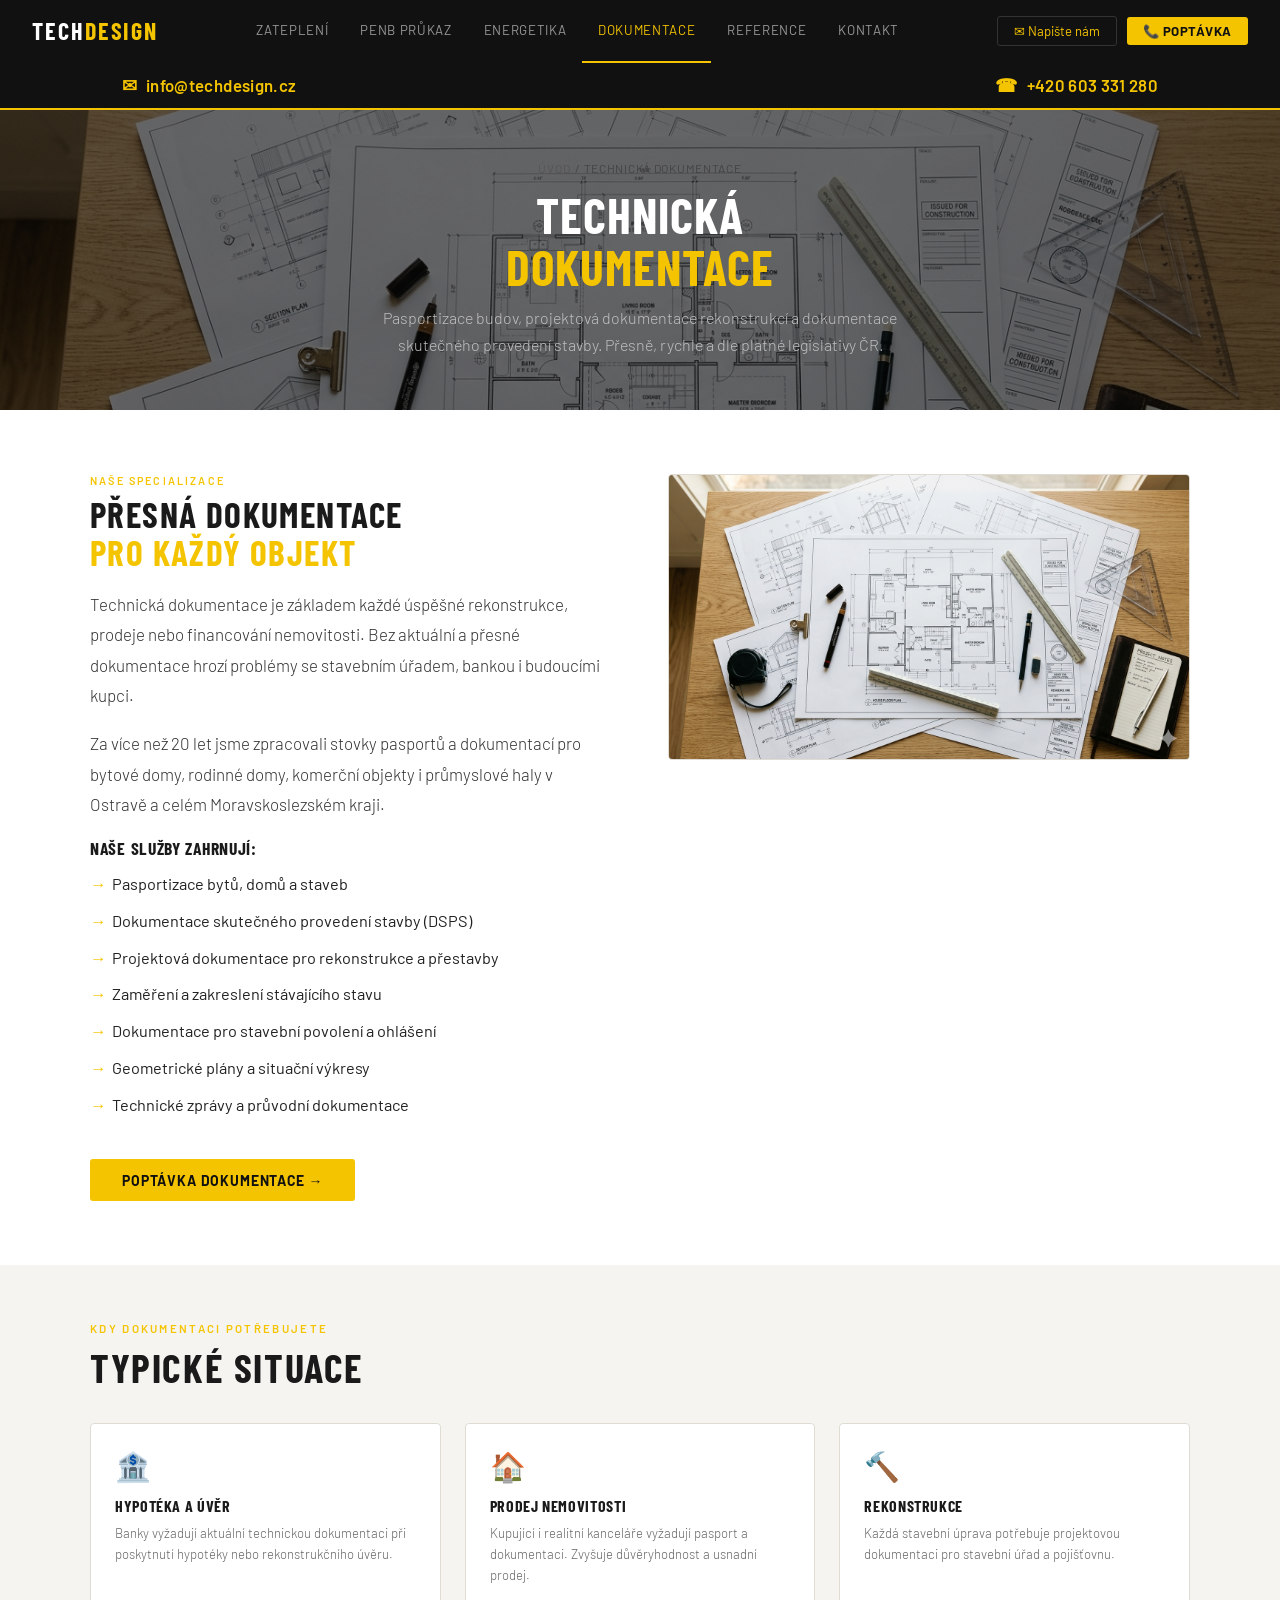
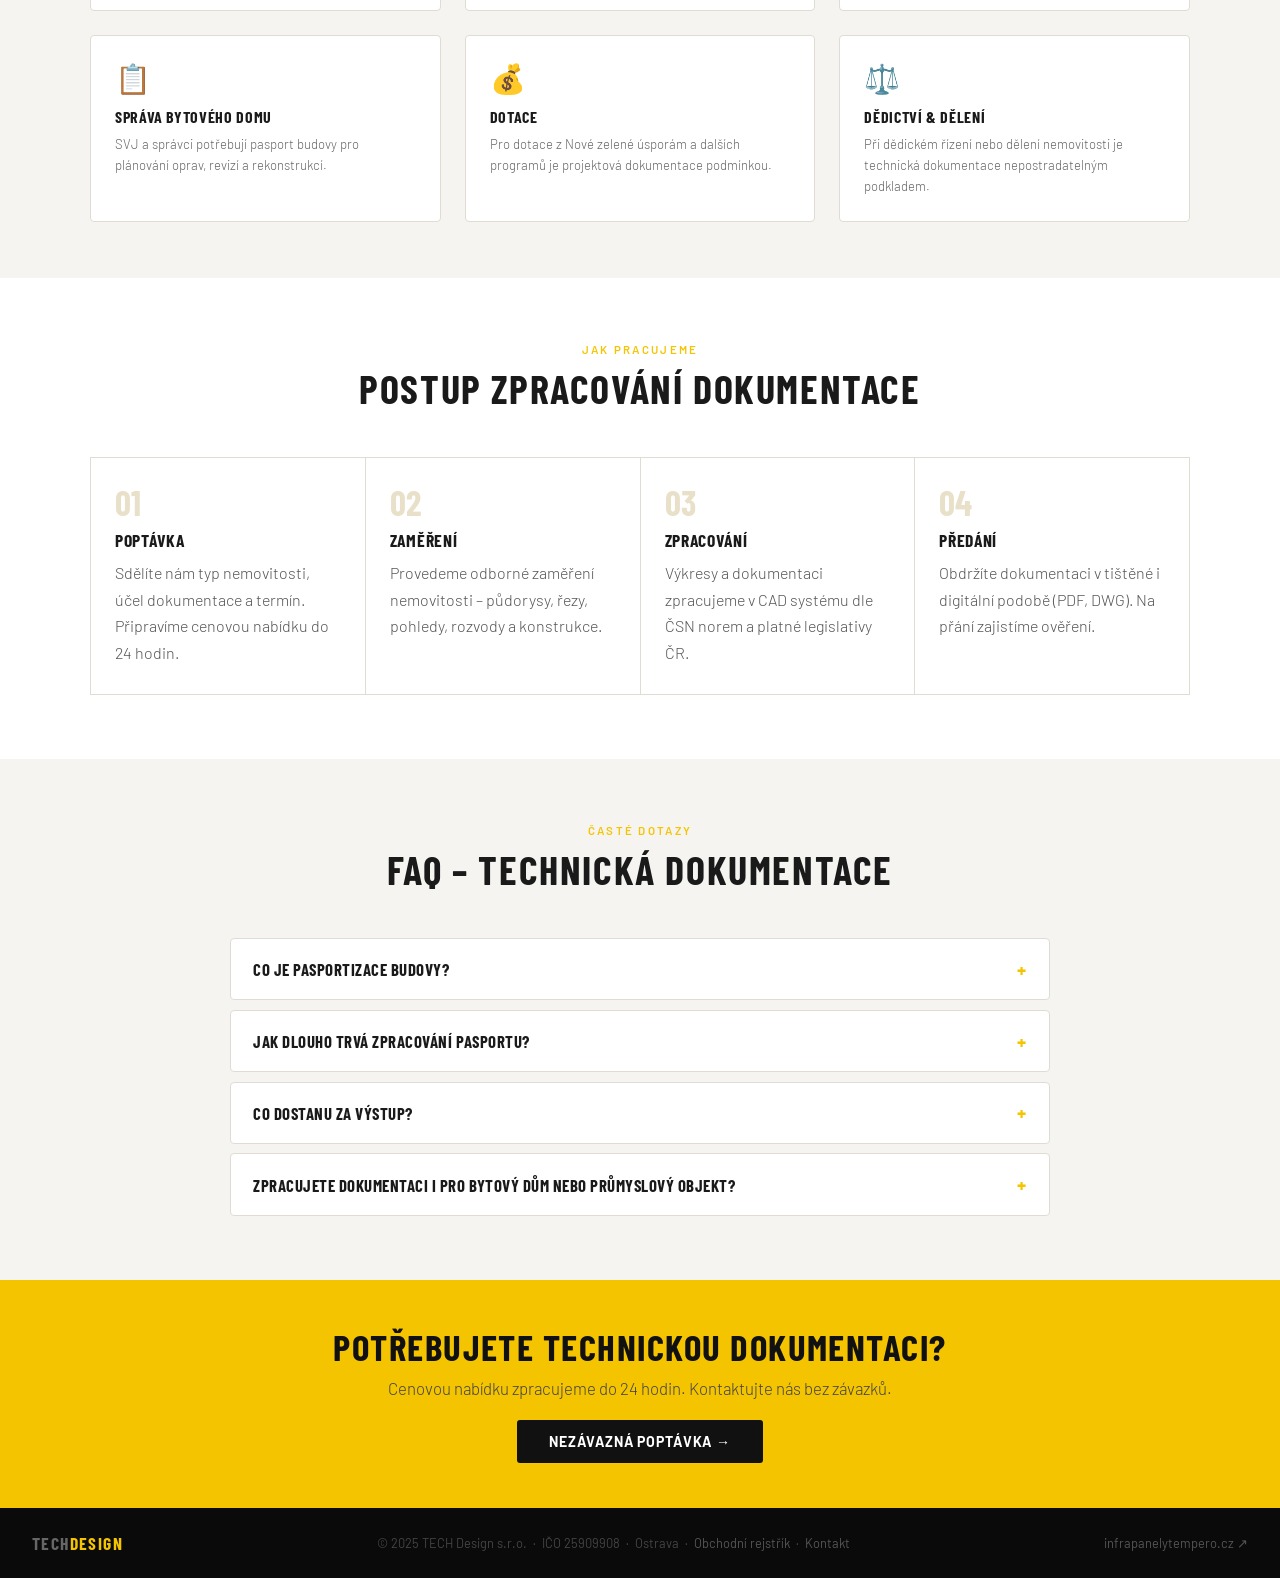
==== dokumentace/index.html @ 48940882 "Kontaktni lista pod menu - email vlevo, telefon vpravo, zluta, sticky" ====
<!DOCTYPE html>
<html lang="cs">
<head>
<meta charset="UTF-8">
<meta name="viewport" content="width=device-width, initial-scale=1.0">
<title>Technická dokumentace & pasportizace budov Ostrava | TECH Design s.r.o.</title>
<meta name="description" content="Technická dokumentace staveb, pasportizace budov a projektová dokumentace rekonstrukcí v Ostravě. Dokumentace skutečného provedení stavby, zakreslení příček a rozvodů. Rychlé vyhotovení.">
<meta name="keywords" content="pasportizace budov Ostrava, technická dokumentace stavby, projektová dokumentace rekonstrukce, dokumentace skutečného provedení stavby, zakreslení stavby, bytový pasport Ostrava, stavební dokumentace">
<meta name="robots" content="index, follow">
<meta property="og:title" content="Technická dokumentace & pasportizace budov – TECH Design Ostrava">
<meta property="og:description" content="Pasportizace budov, projektová dokumentace a technická dokumentace staveb v Ostravě. Rychle a spolehlivě.">
<meta property="og:type" content="website">
<meta property="og:url" content="https://tech-design-sro.vercel.app/dokumentace/">
<link rel="canonical" href="https://tech-design-sro.vercel.app/dokumentace/">
<link rel="stylesheet" href="/css/style.css">
<script type="application/ld+json">
{
  "@context": "https://schema.org",
  "@type": "Service",
  "name": "Technická dokumentace a pasportizace budov",
  "provider": {"@type": "LocalBusiness", "name": "TECH Design s.r.o.", "address": {"@type": "PostalAddress", "addressLocality": "Ostrava", "addressCountry": "CZ"}},
  "areaServed": "Ostrava a Moravskoslezský kraj",
  "description": "Pasportizace budov, projektová dokumentace a technická dokumentace staveb v Ostravě.",
  "url": "https://tech-design-sro.vercel.app/dokumentace/"
}
</script>
</head>
<body>

<nav>
  <a href="/" class="logo">TECH<span>Design</span></a>
  <ul class="nav-menu">
    <li><a href="/zatepleni/">Zateplení</a></li>
    <li><a href="/penb/">PENB průkaz</a></li>
    <li><a href="/energetika/">Energetika</a></li>
    <li><a href="/dokumentace/" class="act">Dokumentace</a></li>
    <li><a href="/reference/">Reference</a></li>
    <li><a href="/kontakt/">Kontakt</a></li>
  </ul>
  <div class="nav-r">
    <a href="mailto:info@tech-design.cz" class="nb-e">✉ Napište nám</a>
    <a href="/kontakt/" class="nb-c">📞 Poptávka</a>
  </div>
  <button class="hamburger" id="ham" aria-label="Otevřít menu" onclick="toggleMenu()">
    <span></span><span></span><span></span>
  </button>
</nav>
<div class="mobile-menu" id="mob">
  <a href="/zatepleni/">Zateplení</a>
  <a href="/penb/">PENB průkaz</a>
  <a href="/energetika/">Energetika</a>
  <a href="/dokumentace/">Dokumentace</a>
  <a href="/reference/">Reference</a>
  <a href="/kontakt/">Kontakt</a>
  <div class="mob-btns">
    <a href="mailto:info@tech-design.cz" class="mob-e">✉ E-mail</a>
    <a href="/kontakt/" class="mob-c">Poptávka</a>
  </div>
</div>

<div class="contact-bar">
  <div class="contact-bar-inner">
    <a href="mailto:info@techdesign.cz" class="cb-item">
      <span class="cb-icon">✉</span>
      <span>info@techdesign.cz</span>
    </a>
    <a href="tel:+420603331280" class="cb-item">
      <span class="cb-icon">☎</span>
      <span>+420 603 331 280</span>
    </a>
  </div>
</div>

<section class="page-header">
  <img src="/images/dokumentace.png" alt="Technická dokumentace a pasportizace budov Ostrava" class="hero-bg">
  <div class="hero-ov"></div>
  <div class="page-header-content">
    <div class="breadcrumb"><a href="/">Úvod</a> <span>/ Technická dokumentace</span></div>
    <h1>Technická<br><em>dokumentace</em></h1>
    <p>Pasportizace budov, projektová dokumentace rekonstrukcí a dokumentace skutečného provedení stavby. Přesně, rychle a dle platné legislativy ČR.</p>
  </div>
</section>

<section class="content-section">
  <div class="content-inner">
    <div class="content-grid">
      <div class="content-text">
        <div class="st" style="font-size:0.68rem;letter-spacing:0.2em;color:var(--gold);text-transform:uppercase;font-weight:600;margin-bottom:0.5rem">Naše specializace</div>
        <h2>Přesná dokumentace<br><em>pro každý objekt</em></h2>
        <p>Technická dokumentace je základem každé úspěšné rekonstrukce, prodeje nebo financování nemovitosti. Bez aktuální a přesné dokumentace hrozí problémy se stavebním úřadem, bankou i budoucími kupci.</p>
        <p>Za více než 20 let jsme zpracovali stovky pasportů a dokumentací pro bytové domy, rodinné domy, komerční objekty i průmyslové haly v Ostravě a celém Moravskoslezském kraji.</p>
        <h3 style="font-family:'Barlow Condensed',sans-serif;font-size:1.1rem;text-transform:uppercase;letter-spacing:0.04em;margin-bottom:0.7rem;margin-top:1rem">Naše služby zahrnují:</h3>
        <ul>
          <li>Pasportizace bytů, domů a staveb</li>
          <li>Dokumentace skutečného provedení stavby (DSPS)</li>
          <li>Projektová dokumentace pro rekonstrukce a přestavby</li>
          <li>Zaměření a zakreslení stávajícího stavu</li>
          <li>Dokumentace pro stavební povolení a ohlášení</li>
          <li>Geometrické plány a situační výkresy</li>
          <li>Technické zprávy a průvodní dokumentace</li>
        </ul>
        <br>
        <a href="/kontakt/" class="btn-gold">Poptávka dokumentace →</a>
      </div>
      <div class="content-img">
        <img src="/images/dokumentace.png" alt="Pasportizace budov – technická dokumentace Ostrava" loading="lazy">
      </div>
    </div>
  </div>
</section>

<section style="background:var(--off);padding:3.5rem 2rem">
  <div style="max-width:1100px;margin:0 auto">
    <div class="sh2">
      <div class="st">Kdy dokumentaci potřebujete</div>
      <h2>Typické situace</h2>
    </div>
    <div style="display:grid;grid-template-columns:repeat(3,1fr);gap:1.5rem;margin-top:1.5rem">
      <div style="background:var(--white);border-radius:4px;padding:1.5rem;border:1px solid #e0dcd4">
        <div style="font-size:1.8rem;margin-bottom:0.7rem">🏦</div>
        <h3 style="font-family:'Barlow Condensed',sans-serif;font-size:1rem;font-weight:700;text-transform:uppercase;letter-spacing:0.04em;margin-bottom:0.5rem">Hypotéka a úvěr</h3>
        <p style="font-size:0.82rem;color:#666;line-height:1.6;font-weight:300">Banky vyžadují aktuální technickou dokumentaci při poskytnutí hypotéky nebo rekonstrukčního úvěru.</p>
      </div>
      <div style="background:var(--white);border-radius:4px;padding:1.5rem;border:1px solid #e0dcd4">
        <div style="font-size:1.8rem;margin-bottom:0.7rem">🏠</div>
        <h3 style="font-family:'Barlow Condensed',sans-serif;font-size:1rem;font-weight:700;text-transform:uppercase;letter-spacing:0.04em;margin-bottom:0.5rem">Prodej nemovitosti</h3>
        <p style="font-size:0.82rem;color:#666;line-height:1.6;font-weight:300">Kupující i realitní kanceláře vyžadují pasport a dokumentaci. Zvyšuje důvěryhodnost a usnadní prodej.</p>
      </div>
      <div style="background:var(--white);border-radius:4px;padding:1.5rem;border:1px solid #e0dcd4">
        <div style="font-size:1.8rem;margin-bottom:0.7rem">🔨</div>
        <h3 style="font-family:'Barlow Condensed',sans-serif;font-size:1rem;font-weight:700;text-transform:uppercase;letter-spacing:0.04em;margin-bottom:0.5rem">Rekonstrukce</h3>
        <p style="font-size:0.82rem;color:#666;line-height:1.6;font-weight:300">Každá stavební úprava potřebuje projektovou dokumentaci pro stavební úřad a pojišťovnu.</p>
      </div>
      <div style="background:var(--white);border-radius:4px;padding:1.5rem;border:1px solid #e0dcd4">
        <div style="font-size:1.8rem;margin-bottom:0.7rem">📋</div>
        <h3 style="font-family:'Barlow Condensed',sans-serif;font-size:1rem;font-weight:700;text-transform:uppercase;letter-spacing:0.04em;margin-bottom:0.5rem">Správa bytového domu</h3>
        <p style="font-size:0.82rem;color:#666;line-height:1.6;font-weight:300">SVJ a správci potřebují pasport budovy pro plánování oprav, revizí a rekonstrukcí.</p>
      </div>
      <div style="background:var(--white);border-radius:4px;padding:1.5rem;border:1px solid #e0dcd4">
        <div style="font-size:1.8rem;margin-bottom:0.7rem">💰</div>
        <h3 style="font-family:'Barlow Condensed',sans-serif;font-size:1rem;font-weight:700;text-transform:uppercase;letter-spacing:0.04em;margin-bottom:0.5rem">Dotace</h3>
        <p style="font-size:0.82rem;color:#666;line-height:1.6;font-weight:300">Pro dotace z Nové zelené úsporám a dalších programů je projektová dokumentace podmínkou.</p>
      </div>
      <div style="background:var(--white);border-radius:4px;padding:1.5rem;border:1px solid #e0dcd4">
        <div style="font-size:1.8rem;margin-bottom:0.7rem">⚖️</div>
        <h3 style="font-family:'Barlow Condensed',sans-serif;font-size:1rem;font-weight:700;text-transform:uppercase;letter-spacing:0.04em;margin-bottom:0.5rem">Dědictví & dělení</h3>
        <p style="font-size:0.82rem;color:#666;line-height:1.6;font-weight:300">Při dědickém řízení nebo dělení nemovitosti je technická dokumentace nepostradatelným podkladem.</p>
      </div>
    </div>
  </div>
</section>

<section class="process-section">
  <div class="process-inner">
    <div class="sh">
      <div class="st">Jak pracujeme</div>
      <h2>Postup zpracování dokumentace</h2>
    </div>
    <div class="steps">
      <div class="step">
        <div class="step-num">01</div>
        <h3>Poptávka</h3>
        <p>Sdělíte nám typ nemovitosti, účel dokumentace a termín. Připravíme cenovou nabídku do 24 hodin.</p>
      </div>
      <div class="step">
        <div class="step-num">02</div>
        <h3>Zaměření</h3>
        <p>Provedeme odborné zaměření nemovitosti – půdorysy, řezy, pohledy, rozvody a konstrukce.</p>
      </div>
      <div class="step">
        <div class="step-num">03</div>
        <h3>Zpracování</h3>
        <p>Výkresy a dokumentaci zpracujeme v CAD systému dle ČSN norem a platné legislativy ČR.</p>
      </div>
      <div class="step">
        <div class="step-num">04</div>
        <h3>Předání</h3>
        <p>Obdržíte dokumentaci v tištěné i digitální podobě (PDF, DWG). Na přání zajistíme ověření.</p>
      </div>
    </div>
  </div>
</section>

<section class="faq-section">
  <div class="faq-inner">
    <div class="sh">
      <div class="st">Časté dotazy</div>
      <h2>FAQ – Technická dokumentace</h2>
    </div>
    <div class="faq-list">
      <div class="faq-item">
        <div class="faq-q">Co je pasportizace budovy?</div>
        <div class="faq-a"><p>Pasportizace je zdokumentování skutečného stavebního stavu nemovitosti – půdorysů, výšek, konstrukcí, rozvodů a materiálů. Výsledkem je tzv. stavební pasport, který odpovídá skutečnému stavu objektu.</p></div>
      </div>
      <div class="faq-item">
        <div class="faq-q">Jak dlouho trvá zpracování pasportu?</div>
        <div class="faq-a"><p>Pro byt nebo rodinný dům standardně 5–10 pracovních dnů od zaměření. Větší objekty dle rozsahu. Expresní zpracování je možné po domluvě.</p></div>
      </div>
      <div class="faq-item">
        <div class="faq-q">Co dostanu za výstup?</div>
        <div class="faq-a"><p>Kompletní výkresovou dokumentaci v PDF a DWG formátu, technickou zprávu a průvodní dokumentaci. Vše v souladu s ČSN normami.</p></div>
      </div>
      <div class="faq-item">
        <div class="faq-q">Zpracujete dokumentaci i pro bytový dům nebo průmyslový objekt?</div>
        <div class="faq-a"><p>Ano, zpracováváme dokumentaci pro všechny typy objektů – byty, rodinné domy, bytové domy, komerční a průmyslové objekty po celém Moravskoslezském kraji.</p></div>
      </div>
    </div>
  </div>
</section>

<div class="cta-banner">
  <h2>Potřebujete technickou dokumentaci?</h2>
  <p>Cenovou nabídku zpracujeme do 24 hodin. Kontaktujte nás bez závazků.</p>
  <a href="/kontakt/" class="btn-black">Nezávazná poptávka →</a>
</div>

<footer>
  <div class="fl-logo">TECH<span>Design</span></div>
  <div class="fl">
    © 2025 TECH Design s.r.o. &nbsp;·&nbsp; IČO 25909908 &nbsp;·&nbsp; Ostrava &nbsp;·&nbsp;
    <a href="https://or.justice.cz" target="_blank" rel="noopener">Obchodní rejstřík</a>
    &nbsp;·&nbsp; <a href="/kontakt/">Kontakt</a>
  </div>
  <div class="fl"><a href="https://www.infrapanelytempero.cz" target="_blank" rel="noopener">infrapanelytempero.cz ↗</a></div>
</footer>

<script src="/js/main.js"></script>
</body>
</html>
---- css/style.css ----
@import url('https://fonts.googleapis.com/css2?family=Barlow:wght@300;400;500;600;700&family=Barlow+Condensed:wght@600;700&display=swap');

*{margin:0;padding:0;box-sizing:border-box}
body{font-family:'Barlow',sans-serif;background:#f5f4f1;color:#1a1a1a;font-size:17px}
:root{--gold:#F5C400;--black:#111;--white:#fff;--off:#f5f4f1}

/* ── NAV ── */
nav{background:var(--black);padding:0 2rem;display:flex;align-items:center;justify-content:space-between;height:62px;position:sticky;top:0;z-index:100}
.logo{font-family:'Barlow Condensed',sans-serif;font-size:1.5rem;font-weight:700;color:var(--white);letter-spacing:0.08em;text-transform:uppercase;text-decoration:none;display:inline-block;line-height:62px}
.logo span{color:var(--gold)}
.nav-menu{display:flex;list-style:none}
.nav-menu li a{display:block;padding:0 1rem;font-size:0.83rem;color:#999;text-decoration:none;line-height:62px;letter-spacing:0.05em;text-transform:uppercase;transition:color .15s;border-bottom:2px solid transparent}
.nav-menu li a:hover,.nav-menu li a.act{color:var(--gold);border-bottom-color:var(--gold)}
.nav-r{display:flex;gap:0.6rem;align-items:center}
.nb-e{font-size:0.82rem;color:var(--gold);text-decoration:none;border:1px solid #333;padding:0.38rem 1rem;border-radius:3px;transition:border-color .15s}
.nb-e:hover{border-color:var(--gold)}
.nb-c{font-size:0.82rem;color:var(--black);background:var(--gold);padding:0.38rem 1rem;border-radius:3px;border:none;cursor:pointer;font-family:'Barlow',sans-serif;font-weight:700;text-transform:uppercase;letter-spacing:0.04em;transition:background .15s;text-decoration:none;display:inline-block}
.nb-c:hover{background:#e0b300}

/* ── CONTACT BAR ── */
.contact-bar{background:#111;border-bottom:2px solid var(--gold);position:sticky;top:62px;z-index:99}
.contact-bar-inner{max-width:1100px;margin:0 auto;padding:0 2rem;display:flex;justify-content:space-between;align-items:center;height:46px}
.cb-item{display:flex;align-items:center;gap:0.55rem;color:var(--gold);text-decoration:none;font-size:1.05rem;font-weight:600;letter-spacing:0.02em;transition:opacity .15s}
.cb-item:hover{opacity:0.75}
.cb-icon{font-size:1.15rem;line-height:1}

/* ── HAMBURGER ── */
.hamburger{display:none;flex-direction:column;gap:5px;cursor:pointer;padding:8px;background:none;border:none}
.hamburger span{display:block;width:22px;height:2px;background:#ccc;transition:all .3s}
.hamburger.open span:nth-child(1){transform:rotate(45deg) translate(5px,5px)}
.hamburger.open span:nth-child(2){opacity:0}
.hamburger.open span:nth-child(3){transform:rotate(-45deg) translate(5px,-5px)}
.mobile-menu{display:none;background:#1a1a1a;border-top:1px solid #2a2a2a}
.mobile-menu.open{display:block}
.mobile-menu a{display:block;padding:0.95rem 2rem;font-size:0.9rem;color:#aaa;text-decoration:none;letter-spacing:0.05em;text-transform:uppercase;border-bottom:1px solid #222}
.mobile-menu a:hover{color:var(--gold)}
.mob-btns{padding:1rem 2rem 1.2rem;display:flex;gap:0.6rem}
.mob-e{font-size:0.85rem;color:var(--gold);border:1px solid #333;padding:0.5rem 1.1rem;border-radius:3px;text-decoration:none;text-transform:uppercase}
.mob-c{font-size:0.85rem;color:var(--black);background:var(--gold);border:none;padding:0.5rem 1.1rem;border-radius:3px;font-family:'Barlow',sans-serif;font-weight:700;text-transform:uppercase;cursor:pointer;text-decoration:none;display:inline-block}

/* ── HERO (homepage) ── */
.hero{position:relative;min-height:600px;display:flex;align-items:center;justify-content:center;overflow:hidden;background:#1a1a1a}
.hero-bg{position:absolute;inset:0;width:100%;height:100%;object-fit:cover;object-position:center 30%;opacity:0.75}
.hero-ov{position:absolute;inset:0;background:rgba(0,0,0,0.38)}
.hero-content{position:relative;z-index:2;padding:4rem 2rem;width:100%;max-width:780px;text-align:center}
.hero-badge{display:inline-block;background:var(--gold);color:var(--black);font-size:0.73rem;font-weight:700;padding:0.28rem 1rem;letter-spacing:0.14em;text-transform:uppercase;margin-bottom:1.3rem;border-radius:2px}
.hero h1{font-family:'Barlow Condensed',sans-serif;font-size:4.2rem;font-weight:700;color:var(--white);line-height:1.02;letter-spacing:0.02em;text-transform:uppercase;margin-bottom:1.1rem}
.hero h1 em{font-style:normal;color:var(--gold)}
.hero p{font-size:1.05rem;color:#c0c0c0;line-height:1.72;font-weight:300;max-width:580px;margin:0 auto 2rem}
.hero-btns{display:flex;gap:0.8rem;flex-wrap:wrap;justify-content:center}

/* ── PAGE HEADER (inner pages) ── */
.page-header{position:relative;min-height:300px;display:flex;align-items:center;justify-content:center;overflow:hidden;background:#1a1a1a}
.page-header .hero-bg{opacity:0.70}
.page-header .hero-ov{background:rgba(0,0,0,0.42)}
.page-header-content{position:relative;z-index:2;padding:3rem 2rem;width:100%;max-width:820px;text-align:center}
.page-header h1{font-family:'Barlow Condensed',sans-serif;font-size:3.1rem;font-weight:700;color:var(--white);line-height:1.04;letter-spacing:0.02em;text-transform:uppercase;margin-bottom:0.8rem}
.page-header h1 em{font-style:normal;color:var(--gold)}
.page-header p{font-size:1rem;color:#c0c0c0;line-height:1.68;font-weight:300;max-width:580px;margin:0 auto}
.breadcrumb{font-size:0.75rem;color:#888;letter-spacing:0.06em;text-transform:uppercase;margin-bottom:0.9rem;justify-content:center;display:flex;gap:0.3rem}
.breadcrumb a{color:#555;text-decoration:none}
.breadcrumb a:hover{color:var(--gold)}
.breadcrumb span{color:#444}

/* ── BUTTONS ── */
.btn-gold{background:var(--gold);color:var(--black);border:none;padding:0.8rem 2rem;font-size:0.87rem;font-weight:700;cursor:pointer;font-family:'Barlow',sans-serif;letter-spacing:0.06em;text-transform:uppercase;border-radius:3px;transition:background .15s;text-decoration:none;display:inline-block}
.btn-gold:hover{background:#e0b300}
.btn-ghost{background:transparent;color:var(--white);border:1px solid #666;padding:0.8rem 2rem;font-size:0.87rem;cursor:pointer;font-family:'Barlow',sans-serif;letter-spacing:0.04em;text-transform:uppercase;border-radius:3px;transition:border-color .15s,color .15s;text-decoration:none;display:inline-block}
.btn-ghost:hover{border-color:var(--gold);color:var(--gold)}
.btn-more{display:inline-block;font-size:0.77rem;color:#333;border:1px solid #ccc;padding:0.33rem 0.9rem;border-radius:3px;cursor:pointer;font-family:'Barlow',sans-serif;font-weight:600;letter-spacing:0.06em;text-transform:uppercase;background:transparent;text-decoration:none;transition:border-color .15s,color .15s;align-self:flex-start}
.btn-more:hover{border-color:var(--gold);color:#8a6e00}

/* ── SERVICES GRID (homepage) ── */
.srv-section{background:var(--white);padding:4rem 2rem}
.sh{text-align:center;margin-bottom:2.8rem}
.sh .st{font-size:0.72rem;letter-spacing:0.2em;color:var(--gold);text-transform:uppercase;font-weight:600;margin-bottom:0.5rem}
.sh h2{font-family:'Barlow Condensed',sans-serif;font-size:2.5rem;font-weight:700;letter-spacing:0.04em;text-transform:uppercase}
.sh p{font-size:1.05rem;color:#555;margin-top:0.7rem;max-width:580px;margin-left:auto;margin-right:auto;line-height:1.68;font-weight:300}
.srv-grid{display:grid;grid-template-columns:repeat(2,1fr);gap:2px;background:#e0dcd4;max-width:1100px;margin:0 auto;border:1px solid #e0dcd4}
.srv-card{background:var(--white);display:flex;flex-direction:row;transition:background .2s;text-decoration:none;color:inherit}
.srv-card:hover{background:#FFFBEE}
.srv-img{width:200px;flex-shrink:0;overflow:hidden;background:#e8e4dc}
.srv-img img{width:100%;height:100%;object-fit:cover;display:block;transition:transform .45s}
.srv-card:hover .srv-img img{transform:scale(1.05)}
.srv-body{padding:1.8rem 2rem 2rem;flex:1;display:flex;flex-direction:column;justify-content:center}
.srv-num{font-family:'Barlow Condensed',sans-serif;font-size:2rem;font-weight:700;color:#e8e0c8;line-height:1;margin-bottom:0.4rem}
.srv-body h3{font-family:'Barlow Condensed',sans-serif;font-size:1.35rem;font-weight:700;letter-spacing:0.04em;text-transform:uppercase;margin-bottom:0.7rem;line-height:1.2}
.srv-body p{font-size:1.05rem;color:#555;line-height:1.7;font-weight:400;flex:1;margin-bottom:1.2rem}

/* ── PENB STRIP ── */
.penb-strip{background:#FFFBEE;border-top:3px solid var(--gold);border-bottom:1px solid #f0e8a0;padding:1.8rem 2rem}
.penb-inner{max-width:1100px;margin:0 auto;display:flex;align-items:center;justify-content:space-between;gap:1.5rem;flex-wrap:wrap}
.penb-left{display:flex;align-items:center;gap:1rem}
.penb-icon{width:52px;height:52px;background:var(--gold);border-radius:4px;display:flex;align-items:center;justify-content:center;flex-shrink:0;font-size:1.7rem}
.penb-left h3{font-family:'Barlow Condensed',sans-serif;font-size:1.12rem;font-weight:700;text-transform:uppercase;letter-spacing:0.04em;margin-bottom:0.25rem}
.penb-left p{font-size:0.98rem;color:#666;font-weight:300;line-height:1.55}
.penb-btn{background:var(--gold);color:var(--black);border:none;padding:0.7rem 1.6rem;border-radius:3px;font-size:0.85rem;font-weight:700;cursor:pointer;font-family:'Barlow',sans-serif;letter-spacing:0.06em;text-transform:uppercase;white-space:nowrap;transition:background .15s;text-decoration:none;display:inline-block}
.penb-btn:hover{background:#e0b300}

/* ── SECTION HEADER ── */
.sh2{margin-bottom:2rem}
.sh2 .st{font-size:0.72rem;letter-spacing:0.2em;color:var(--gold);text-transform:uppercase;font-weight:600;margin-bottom:0.5rem}
.sh2 h2{font-family:'Barlow Condensed',sans-serif;font-size:2.5rem;font-weight:700;letter-spacing:0.04em;text-transform:uppercase}
.sh2 p{font-size:1.05rem;color:#555;margin-top:0.6rem;max-width:620px;line-height:1.68;font-weight:300}

/* ── REFERENCE SECTION ── */
.ref-section{background:var(--off);padding:4rem 2rem}
.ref-inner{max-width:1100px;margin:0 auto}
.ref-layout{display:grid;grid-template-columns:1fr 1fr;gap:1.5rem;align-items:start}
.ref-text-card{background:var(--white);border:1px solid #e0dcd4;border-radius:4px;padding:2rem}
.ref-text-card h3{font-family:'Barlow Condensed',sans-serif;font-size:1.2rem;font-weight:700;text-transform:uppercase;letter-spacing:0.04em;margin-bottom:0.9rem}
.ref-text-card p{font-size:1.02rem;color:#444;line-height:1.78;font-weight:300}
.ref-tags{display:flex;flex-wrap:wrap;gap:0.4rem;margin-top:1.2rem}
.ref-tag{font-size:0.73rem;background:#f5f0e0;color:#8a6e00;padding:4px 12px;border-radius:2px;font-weight:500}
.ref-right{display:flex;flex-direction:column;gap:0.9rem}
.ref-photo-box{border-radius:4px;overflow:hidden;height:240px;border:1px solid #e0dcd4}
.ref-photo-box img{width:100%;height:100%;object-fit:cover;display:block}
.btn-ref{font-size:0.78rem;color:#333;border:1px solid #ccc;padding:0.4rem 1rem;border-radius:3px;cursor:pointer;font-family:'Barlow',sans-serif;font-weight:600;letter-spacing:0.06em;text-transform:uppercase;background:transparent;transition:border-color .15s,color .15s;text-decoration:none;display:inline-block}
.btn-ref:hover{border-color:var(--gold);color:#8a6e00}
.ref-grid{display:grid;grid-template-columns:repeat(3,1fr);gap:1.5rem;margin-top:2rem}
.ref-card{background:var(--white);border:1px solid #e0dcd4;border-radius:4px;overflow:hidden}
.ref-card-img{height:190px;overflow:hidden}
.ref-card-img img{width:100%;height:100%;object-fit:cover;display:block;transition:transform .45s}
.ref-card:hover .ref-card-img img{transform:scale(1.05)}
.ref-card-body{padding:1.3rem}
.ref-card-body h3{font-family:'Barlow Condensed',sans-serif;font-size:1.05rem;font-weight:700;text-transform:uppercase;letter-spacing:0.04em;margin-bottom:0.55rem}
.ref-card-body p{font-size:0.98rem;color:#555;line-height:1.65;font-weight:300}

/* ── NEWS SECTION ── */
.news-section{background:var(--white);padding:4rem 2rem}
.news-inner{max-width:1100px;margin:0 auto}
.news-grid{display:grid;grid-template-columns:repeat(3,1fr);gap:1px;background:#e0dcd4;border:1px solid #e0dcd4;margin-top:2rem}
.n-card{background:var(--white);overflow:hidden;transition:background .2s}
.n-card:hover{background:#FFFBEE}
.n-card-img{height:200px;overflow:hidden}
.n-card-img img{width:100%;height:100%;object-fit:cover;display:block;transition:transform .45s}
.n-card:hover .n-card-img img{transform:scale(1.05)}
.n-body{padding:1.6rem 1.7rem 1.8rem}
.n-date{font-size:0.77rem;color:var(--gold);font-weight:600;letter-spacing:0.1em;text-transform:uppercase;margin-bottom:0.5rem}
.n-card h4{font-family:'Barlow Condensed',sans-serif;font-size:1.3rem;font-weight:700;text-transform:uppercase;letter-spacing:0.03em;line-height:1.3;margin-bottom:0.6rem}
.n-card p{font-size:1.03rem;color:#444;line-height:1.68;font-weight:300}

/* ── STATS BAR ── */
.stats-bar{background:var(--black);padding:2.2rem 2rem}
.stats-inner{max-width:1100px;margin:0 auto;display:grid;grid-template-columns:repeat(4,1fr);gap:1rem;text-align:center}
.stat-item{}
.stat-num{font-family:'Barlow Condensed',sans-serif;font-size:2.7rem;font-weight:700;color:var(--gold);line-height:1}
.stat-label{font-size:0.78rem;color:#666;letter-spacing:0.1em;text-transform:uppercase;margin-top:0.35rem}

/* ── CONTENT SECTION (inner pages) ── */
.content-section{background:var(--white);padding:4rem 2rem}
.content-inner{max-width:1100px;margin:0 auto}
.content-grid{display:grid;grid-template-columns:1fr 1fr;gap:3.5rem;align-items:start}
.content-text h2{font-family:'Barlow Condensed',sans-serif;font-size:2.2rem;font-weight:700;text-transform:uppercase;letter-spacing:0.04em;margin-bottom:1.1rem;line-height:1.08}
.content-text h2 em{font-style:normal;color:var(--gold)}
.content-text p{font-size:1.06rem;color:#333;line-height:1.8;font-weight:300;margin-bottom:1.1rem}
.content-text ul{list-style:none;display:flex;flex-direction:column;gap:0.7rem;margin-bottom:1.3rem}
.content-text ul li{font-size:1.02rem;color:#222;padding-left:1.4rem;position:relative;line-height:1.58;font-weight:400}
.content-text ul li::before{content:'→';position:absolute;left:0;color:var(--gold);font-weight:700}
.content-img{border-radius:4px;overflow:hidden;border:1px solid #e0dcd4}
.content-img img{width:100%;display:block;object-fit:cover;max-height:440px}

/* ── FAQ ── */
.faq-section{background:var(--off);padding:4rem 2rem}
.faq-inner{max-width:820px;margin:0 auto}
.faq-list{display:flex;flex-direction:column;gap:0.6rem;margin-top:2rem}
.faq-item{background:var(--white);border:1px solid #e0dcd4;border-radius:4px;overflow:hidden}
.faq-q{padding:1.1rem 1.4rem;font-family:'Barlow Condensed',sans-serif;font-size:1.05rem;font-weight:700;text-transform:uppercase;letter-spacing:0.03em;cursor:pointer;display:flex;justify-content:space-between;align-items:center;gap:1rem}
.faq-q::after{content:'+';color:var(--gold);font-size:1.3rem;flex-shrink:0;transition:transform .2s}
.faq-item.open .faq-q::after{transform:rotate(45deg)}
.faq-a{padding:0 1.4rem;max-height:0;overflow:hidden;transition:max-height .3s ease,padding .3s}
.faq-item.open .faq-a{max-height:300px;padding:0 1.4rem 1.1rem}
.faq-a p{font-size:1.03rem;color:#444;line-height:1.78;font-weight:300}

/* ── PROCESS STEPS ── */
.process-section{background:var(--white);padding:4rem 2rem}
.process-inner{max-width:1100px;margin:0 auto}
.steps{display:grid;grid-template-columns:repeat(4,1fr);gap:1px;background:#e0dcd4;border:1px solid #e0dcd4;margin-top:2.2rem}
.step{background:var(--white);padding:1.7rem 1.5rem}
.step-num{font-family:'Barlow Condensed',sans-serif;font-size:2.2rem;font-weight:700;color:#e8e0c8;line-height:1;margin-bottom:0.55rem}
.step h3{font-family:'Barlow Condensed',sans-serif;font-size:1.1rem;font-weight:700;text-transform:uppercase;letter-spacing:0.04em;margin-bottom:0.55rem}
.step p{font-size:1rem;color:#555;line-height:1.68;font-weight:300}

/* ── CONTACT SECTION ── */
.contact-dark{background:var(--black);padding:4rem 2rem}
.contact-dark .st{font-size:0.72rem;letter-spacing:0.2em;color:var(--gold);text-transform:uppercase;font-weight:600;margin-bottom:0.5rem;text-align:center}
.contact-dark h2{font-family:'Barlow Condensed',sans-serif;font-size:2.6rem;font-weight:700;color:var(--white);text-transform:uppercase;letter-spacing:0.04em;margin-bottom:0.7rem;text-align:center}
.contact-dark .sub{font-size:0.95rem;color:#555;margin-bottom:1.9rem;font-weight:300;text-align:center}
.contact-grid{display:grid;grid-template-columns:1fr 1fr;gap:2rem;max-width:920px;margin:0 auto}
.contact-box{padding:1.6rem;background:#1a1a1a;border:1px solid #2a2a2a;border-radius:4px}
.contact-box-title{font-family:'Barlow Condensed',sans-serif;font-size:1.15rem;font-weight:700;text-transform:uppercase;letter-spacing:0.04em;color:#fff;margin-bottom:1.3rem}
.contact-info-list{display:flex;flex-direction:column;gap:1rem}
.ci-label{font-size:0.73rem;letter-spacing:0.15em;color:var(--gold);text-transform:uppercase;margin-bottom:0.27rem}
.ci-val{font-size:0.93rem;color:#bbb;font-weight:300}
.ci-val a{color:var(--gold);text-decoration:none}
.ci-val a:hover{text-decoration:underline}
.cf-form{display:flex;flex-direction:column;gap:0.8rem}
.cf-form input,.cf-form select,.cf-form textarea{background:#111;border:1px solid #333;color:#ddd;padding:0.7rem 1rem;border-radius:3px;font-family:'Barlow',sans-serif;font-size:0.9rem;outline:none;transition:border-color .15s;width:100%}
.cf-form input::placeholder,.cf-form textarea::placeholder{color:#555}
.cf-form select{color:#888}
.cf-form input:focus,.cf-form select:focus,.cf-form textarea:focus{border-color:var(--gold)}
.cf-form textarea{resize:vertical}
.captcha-row{background:#111;border:1px solid #2a2a2a;border-radius:3px;padding:0.65rem 1rem;display:flex;align-items:center;gap:0.75rem}
.captcha-row span{font-size:0.87rem;color:#888}
.captcha-row input{width:70px!important;padding:0.4rem 0.6rem!important}
.cf-submit{background:var(--gold);color:#111;border:none;padding:0.8rem;border-radius:3px;font-family:'Barlow',sans-serif;font-size:0.9rem;font-weight:700;letter-spacing:0.06em;text-transform:uppercase;cursor:pointer;transition:background .15s;width:100%}
.cf-submit:hover{background:#e0b300}
.cf-result{font-size:0.83rem;text-align:center;min-height:1.2rem}
.antispam{font-size:0.77rem;color:#444;margin-top:1.5rem;text-align:center}

/* ── CTA BANNER ── */
.cta-banner{background:var(--gold);padding:2.8rem 2rem;text-align:center}
.cta-banner h2{font-family:'Barlow Condensed',sans-serif;font-size:2.3rem;font-weight:700;text-transform:uppercase;letter-spacing:0.04em;color:var(--black);margin-bottom:0.6rem}
.cta-banner p{font-size:1.05rem;color:#444;margin-bottom:1.4rem;font-weight:300}
.btn-black{background:var(--black);color:var(--white);border:none;padding:0.8rem 2rem;font-size:0.88rem;font-weight:700;cursor:pointer;font-family:'Barlow',sans-serif;letter-spacing:0.06em;text-transform:uppercase;border-radius:3px;transition:background .15s;text-decoration:none;display:inline-block}
.btn-black:hover{background:#222}

/* ── FOOTER ── */
footer{background:#0a0a0a;padding:1.5rem 2rem;display:flex;justify-content:space-between;align-items:center;flex-wrap:wrap;gap:0.6rem}
.fl{font-size:0.8rem;color:#444}
.fl a{color:#555;text-decoration:none;transition:color .15s}
.fl a:hover{color:var(--gold)}
.fl-logo{font-family:'Barlow Condensed',sans-serif;font-weight:700;color:#666;font-size:1.1rem;letter-spacing:0.08em;text-transform:uppercase}
.fl-logo span{color:var(--gold)}

/* ── RESPONSIVE ── */
@media(max-width:900px){
  .srv-grid{grid-template-columns:1fr}
  .srv-card{flex-direction:row}
  .srv-img{width:160px}
  .ref-layout{grid-template-columns:1fr}
  .ref-grid{grid-template-columns:1fr 1fr}
  .news-grid{grid-template-columns:1fr 1fr}
  .steps{grid-template-columns:repeat(2,1fr)}
  .stats-inner{grid-template-columns:repeat(2,1fr)}
  .hero h1{font-size:3.2rem}
  .page-header h1{font-size:2.6rem}
  .contact-grid{grid-template-columns:1fr}
  .content-grid{grid-template-columns:1fr;gap:2rem}
  .hero-content{padding:3rem 3rem}
  .page-header-content{padding:2.5rem 3rem}
}
@media(max-width:640px){
  .nav-menu,.nav-r{display:none}
  .hamburger{display:flex}
  .srv-grid{grid-template-columns:1fr}
  .srv-card{flex-direction:column}
  .srv-img{width:100%;height:200px}
  .ref-grid{grid-template-columns:1fr}
  .news-grid{grid-template-columns:1fr}
  .steps{grid-template-columns:1fr}
  .stats-inner{grid-template-columns:repeat(2,1fr)}
  .hero{min-height:460px}
  .hero-content,.page-header-content{padding:2.5rem 1.5rem}
  .hero h1{font-size:2.6rem}
  .page-header h1{font-size:2.2rem}
  nav{padding:0 1rem}
  .contact-grid{grid-template-columns:1fr}
  footer{flex-direction:column;text-align:center}
}
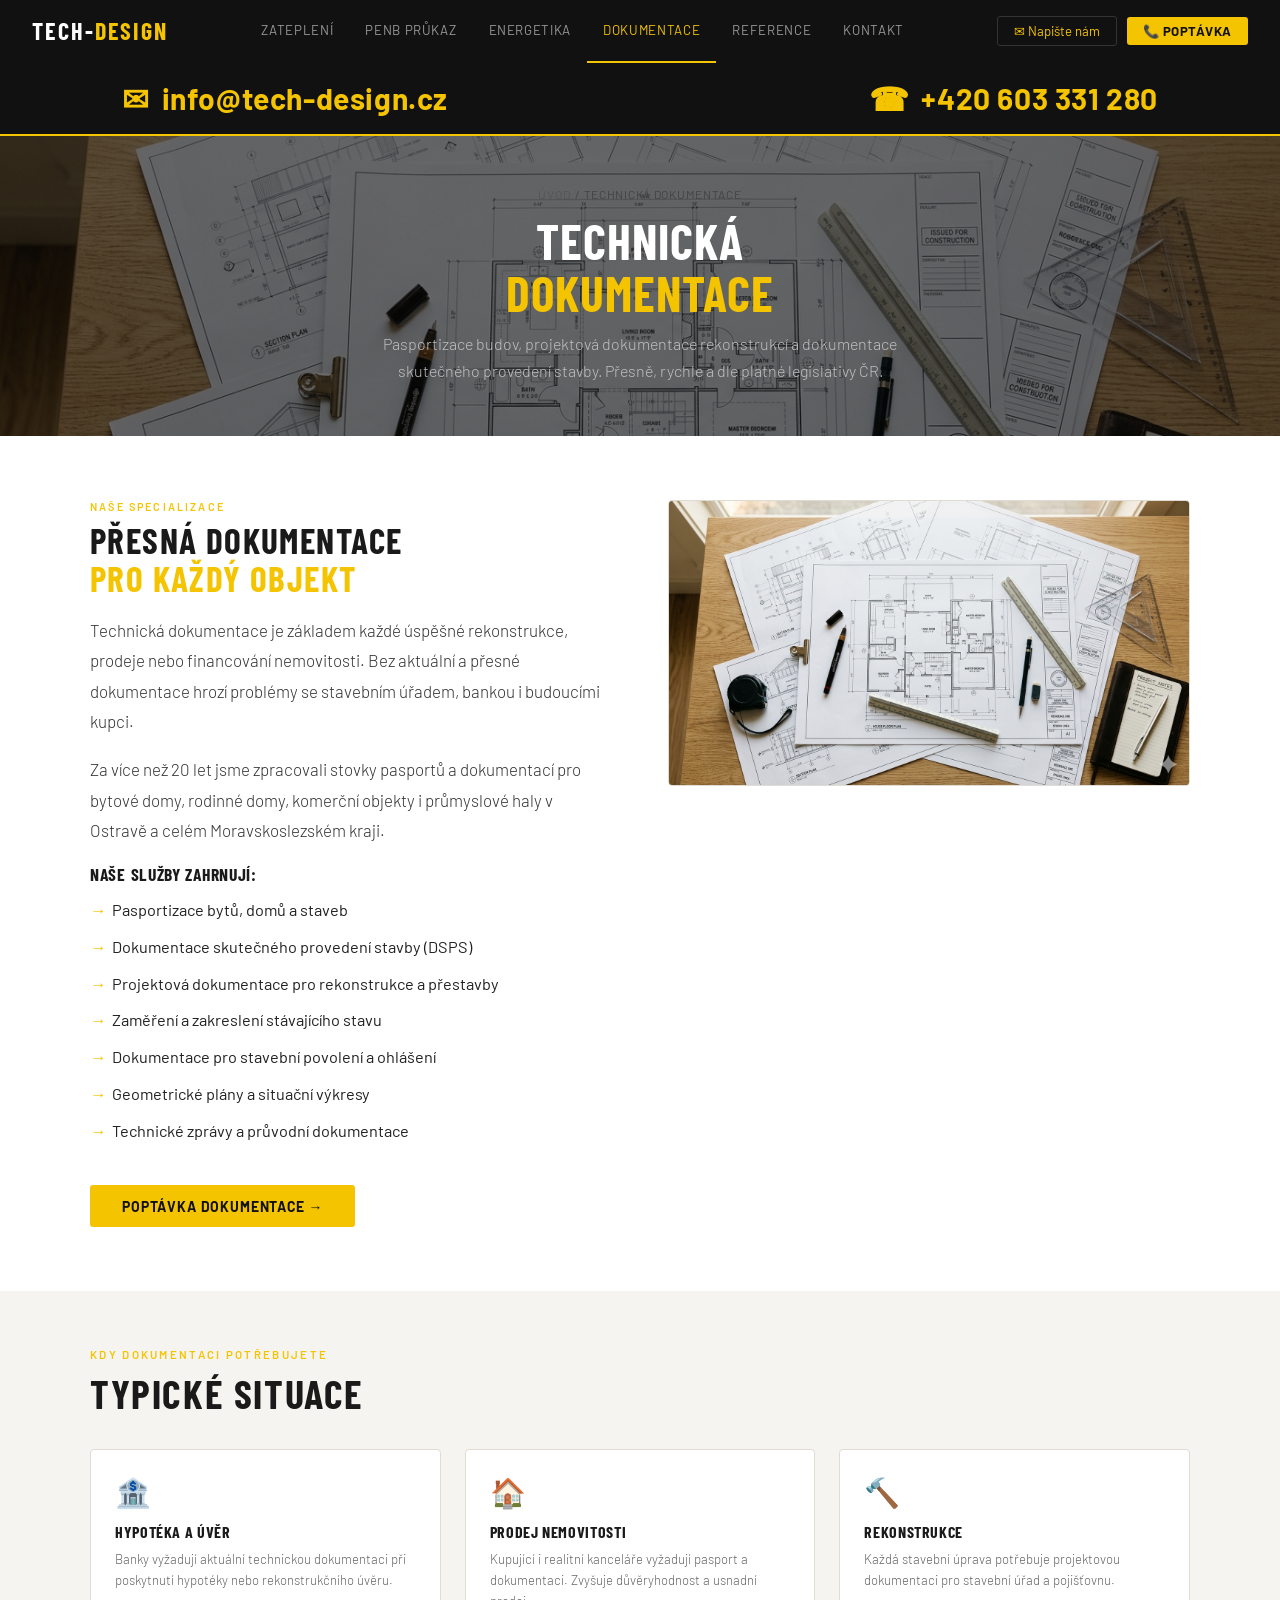
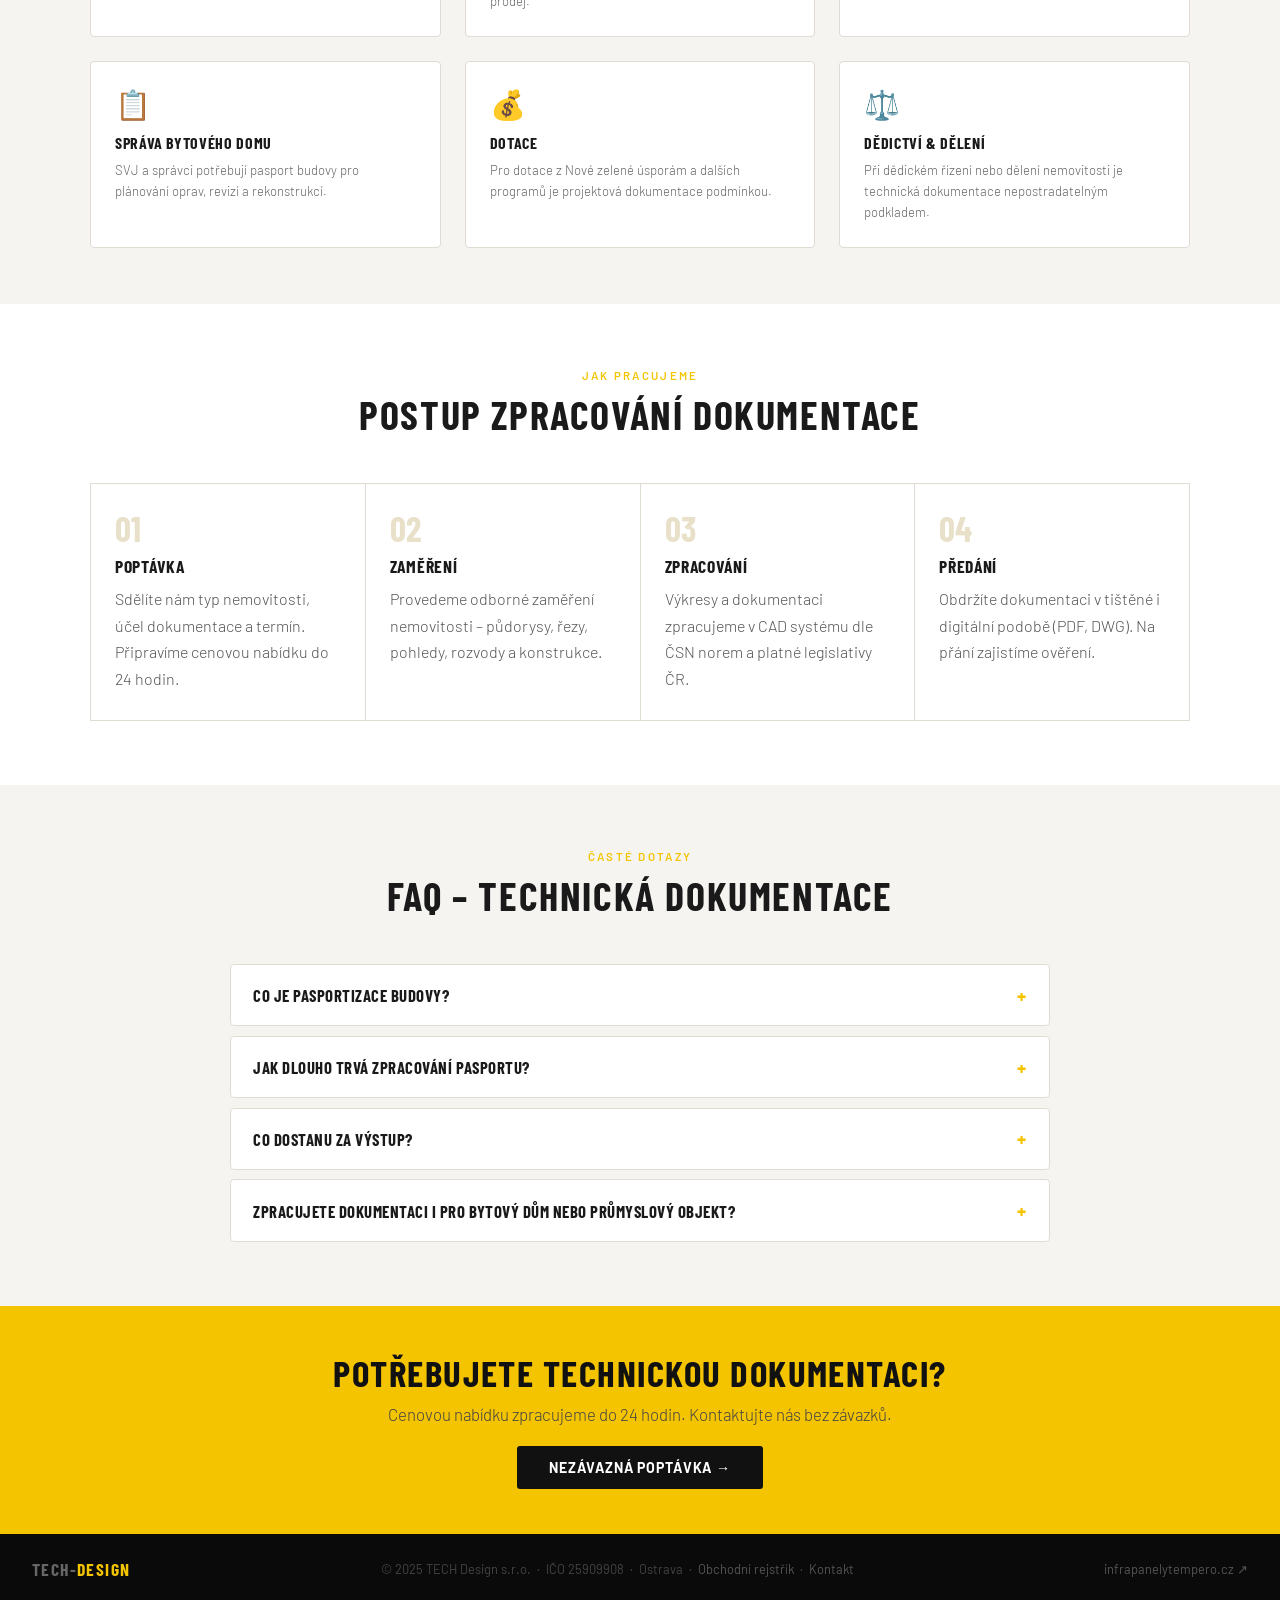
==== commit ac2e5ff0: "Email info@tech-design.cz a logo TECH-Design s pomlckou vsude" ====
--- a/dokumentace/index.html
+++ b/dokumentace/index.html
@@ -1,4 +1,4 @@
-<!DOCTYPE html>
+﻿<!DOCTYPE html>
 <html lang="cs">
 <head>
 <meta charset="UTF-8">
@@ -28,7 +28,7 @@
 <body>
 
 <nav>
-  <a href="/" class="logo">TECH<span>Design</span></a>
+  <a href="/" class="logo">TECH-<span>Design</span></a>
   <ul class="nav-menu">
     <li><a href="/zatepleni/">Zateplení</a></li>
     <li><a href="/penb/">PENB průkaz</a></li>
@@ -60,9 +60,9 @@
 
 <div class="contact-bar">
   <div class="contact-bar-inner">
-    <a href="mailto:info@techdesign.cz" class="cb-item">
+    <a href="mailto:info@tech-design.cz" class="cb-item">
       <span class="cb-icon">✉</span>
-      <span>info@techdesign.cz</span>
+      <span>info@tech-design.cz</span>
     </a>
     <a href="tel:+420603331280" class="cb-item">
       <span class="cb-icon">☎</span>
@@ -215,7 +215,7 @@
 </div>
 
 <footer>
-  <div class="fl-logo">TECH<span>Design</span></div>
+  <div class="fl-logo">TECH-<span>Design</span></div>
   <div class="fl">
     © 2025 TECH Design s.r.o. &nbsp;·&nbsp; IČO 25909908 &nbsp;·&nbsp; Ostrava &nbsp;·&nbsp;
     <a href="https://or.justice.cz" target="_blank" rel="noopener">Obchodní rejstřík</a>
--- a/css/style.css
+++ b/css/style.css
@@ -19,10 +19,10 @@
 
 /* ── CONTACT BAR ── */
 .contact-bar{background:#111;border-bottom:2px solid var(--gold);position:sticky;top:62px;z-index:99}
-.contact-bar-inner{max-width:1100px;margin:0 auto;padding:0 2rem;display:flex;justify-content:space-between;align-items:center;height:46px}
-.cb-item{display:flex;align-items:center;gap:0.55rem;color:var(--gold);text-decoration:none;font-size:1.05rem;font-weight:600;letter-spacing:0.02em;transition:opacity .15s}
+.contact-bar-inner{max-width:1100px;margin:0 auto;padding:0 2rem;display:flex;justify-content:space-between;align-items:center;height:72px}
+.cb-item{display:flex;align-items:center;gap:0.75rem;color:var(--gold);text-decoration:none;font-size:1.875rem;font-weight:700;letter-spacing:0.02em;transition:opacity .15s}
 .cb-item:hover{opacity:0.75}
-.cb-icon{font-size:1.15rem;line-height:1}
+.cb-icon{font-size:2rem;line-height:1}
 
 /* ── HAMBURGER ── */
 .hamburger{display:none;flex-direction:column;gap:5px;cursor:pointer;padding:8px;background:none;border:none}
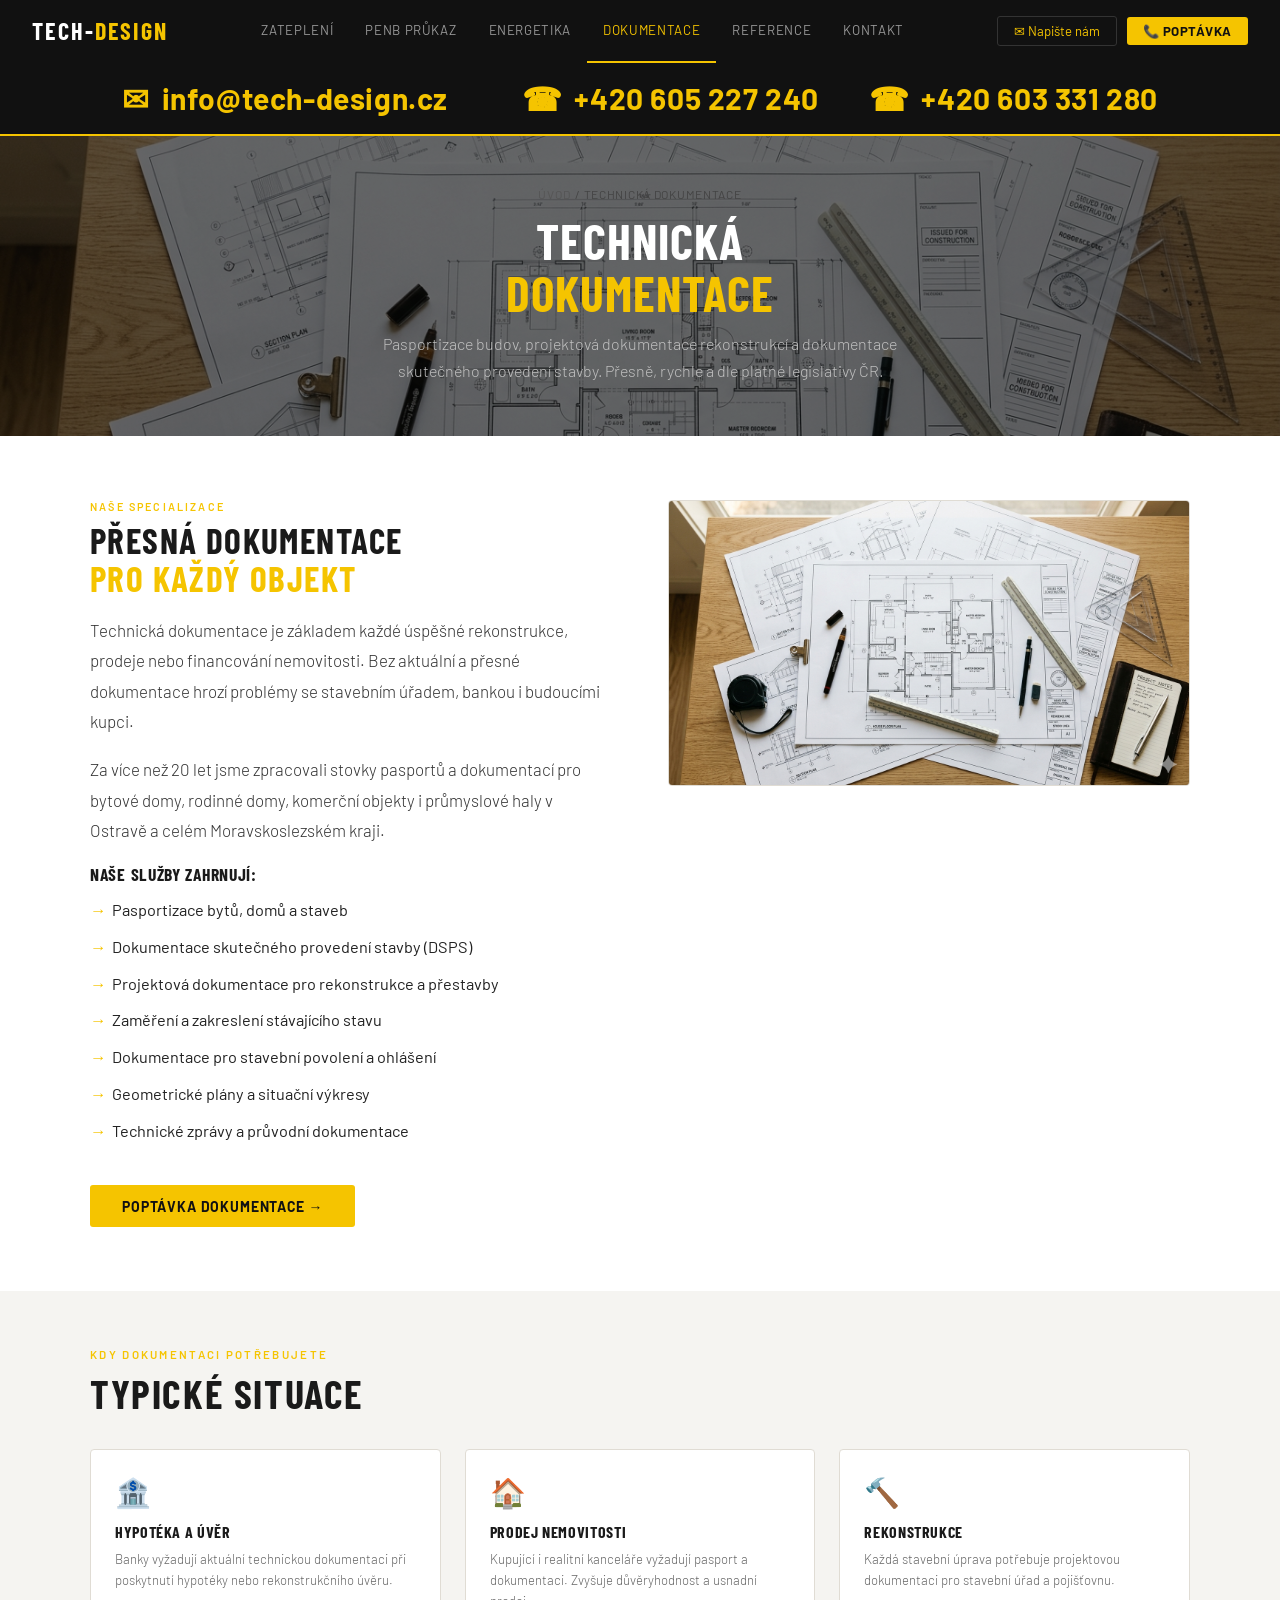
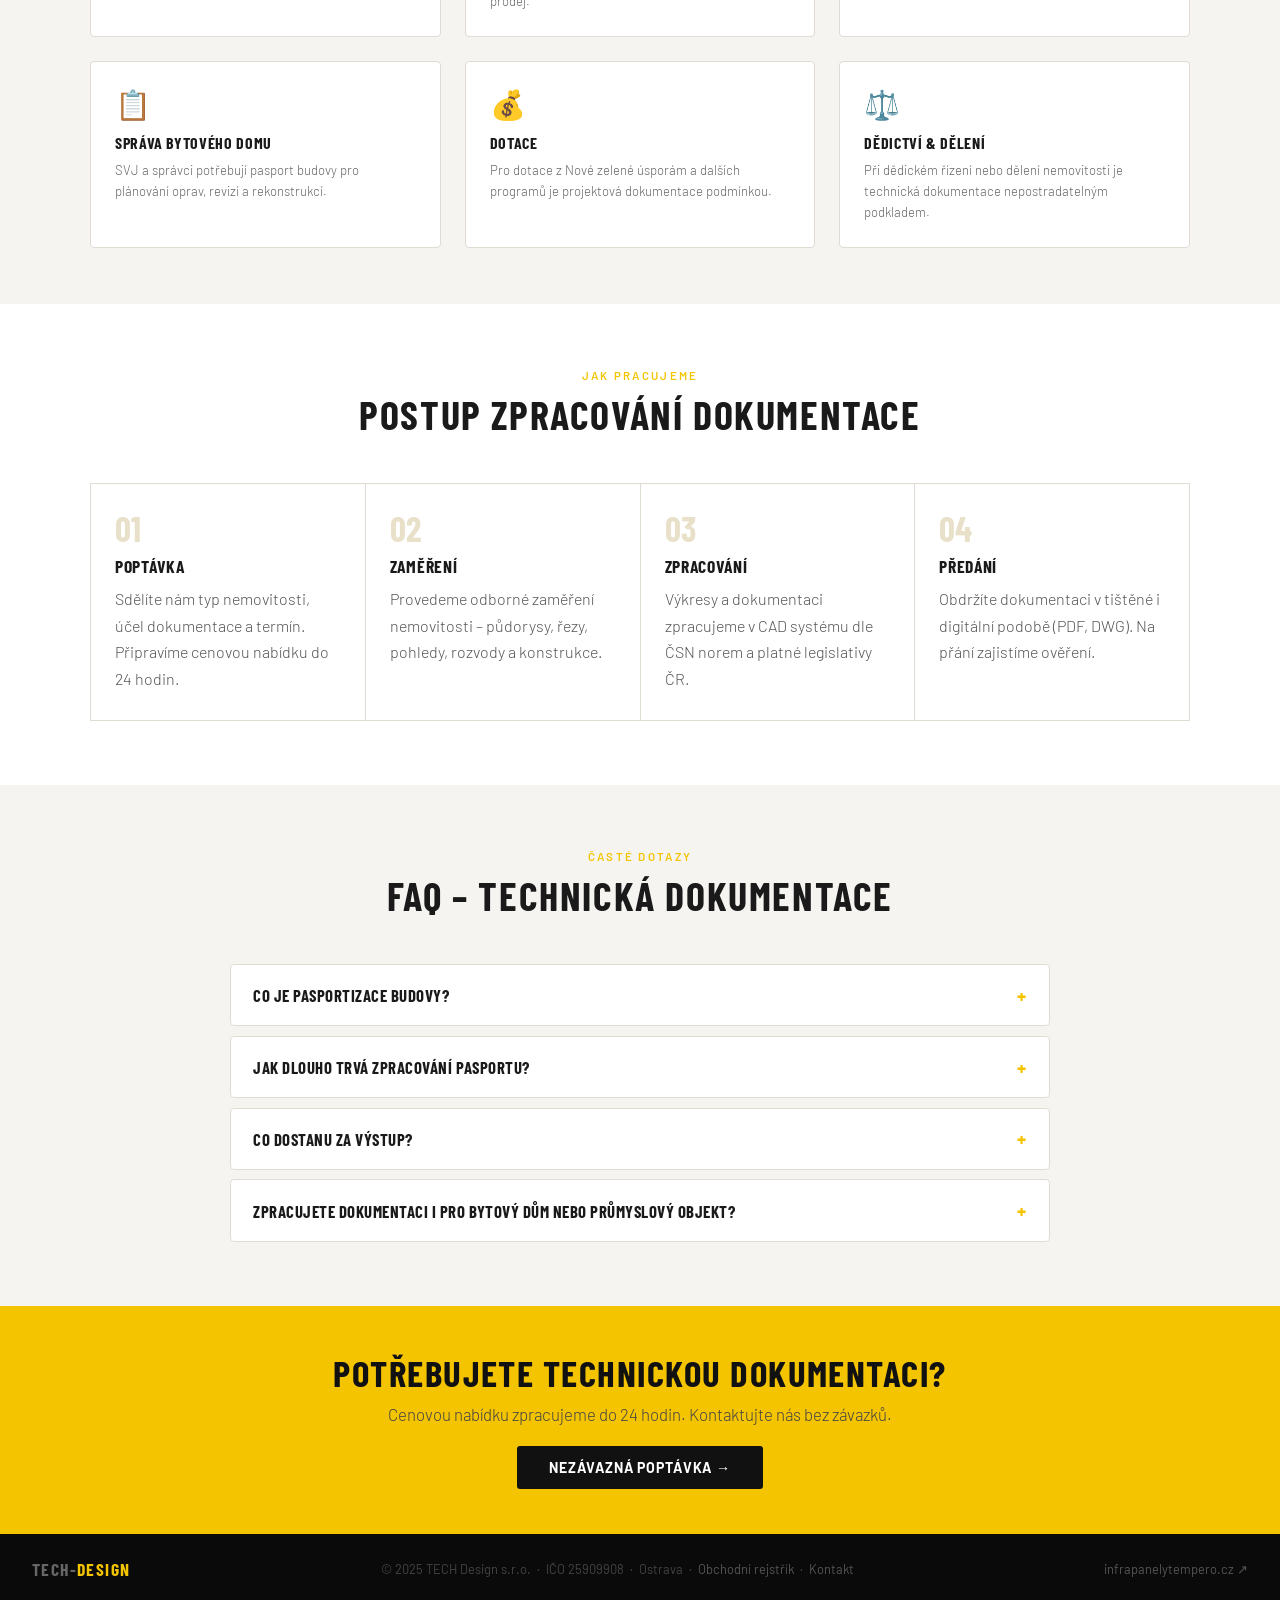
==== commit e9a0ffd0: "Druhe cislo +420 605 227 240 vedle emailu ve vsech strankach" ====
--- a/dokumentace/index.html
+++ b/dokumentace/index.html
@@ -64,6 +64,10 @@
       <span class="cb-icon">✉</span>
       <span>info@tech-design.cz</span>
     </a>
+    <a href="tel:+420605227240" class="cb-item" style="margin-left:1.5rem">
+      <span class="cb-icon">☎</span>
+      <span>+420 605 227 240</span>
+    </a>
     <a href="tel:+420603331280" class="cb-item">
       <span class="cb-icon">☎</span>
       <span>+420 603 331 280</span>
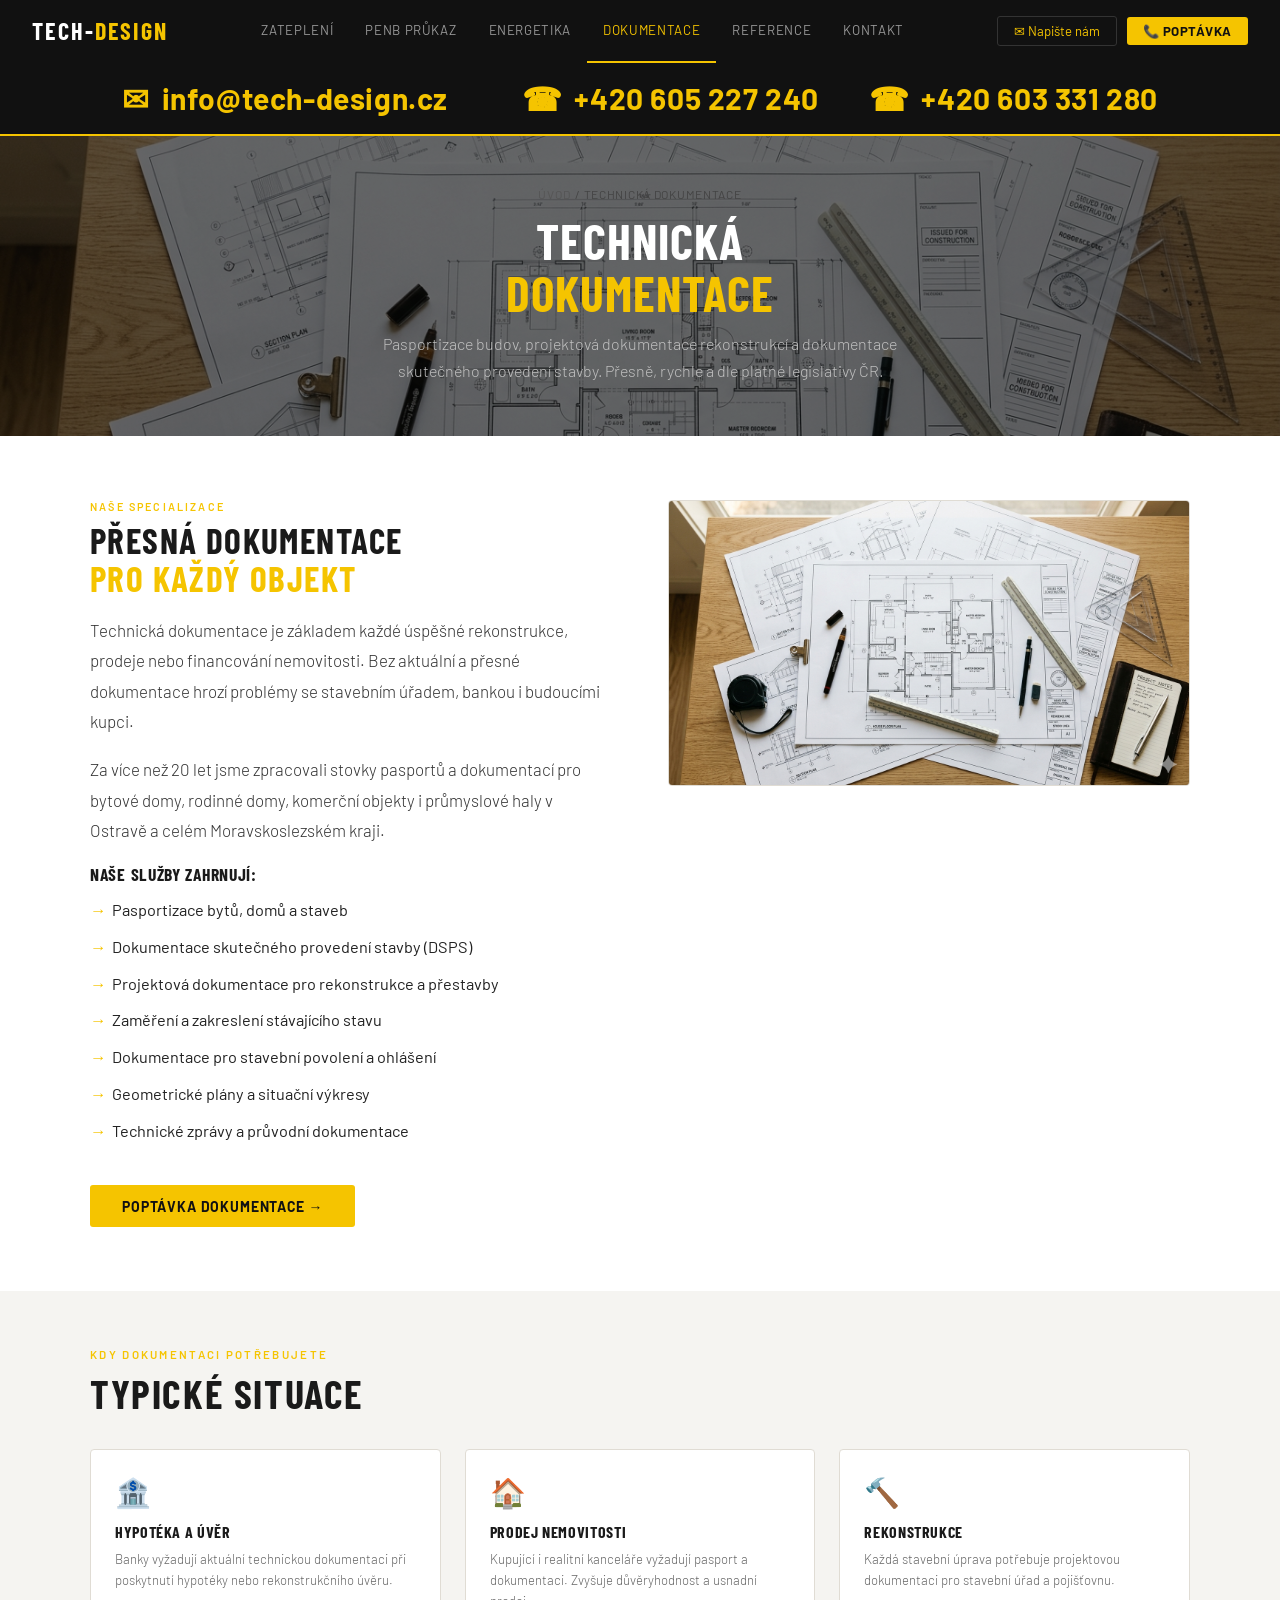
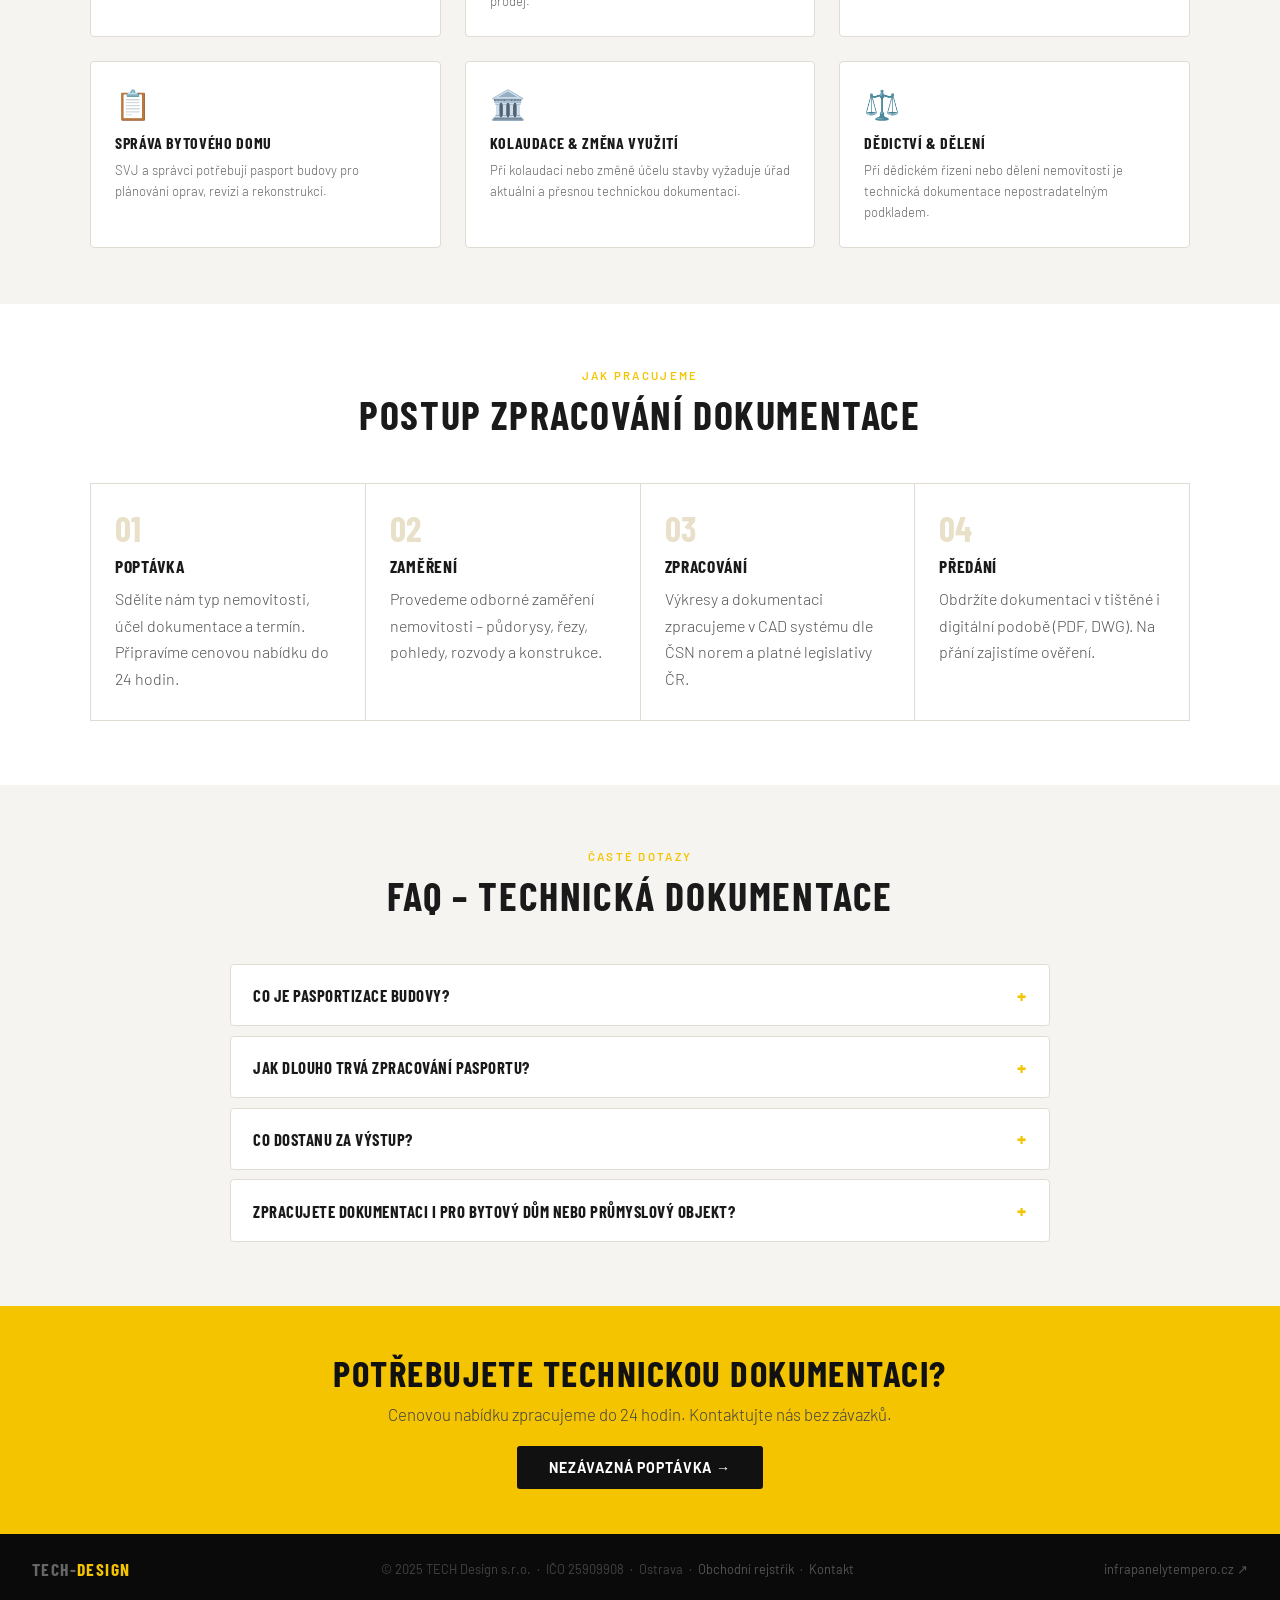
==== commit 946fd4a6: "Replace Dotace card with Kolaudace & zmena vyuziti on dokumentace page Co-Authored-By: Claude Sonnet" ====
--- a/dokumentace/index.html
+++ b/dokumentace/index.html
@@ -141,9 +141,9 @@
         <p style="font-size:0.82rem;color:#666;line-height:1.6;font-weight:300">SVJ a správci potřebují pasport budovy pro plánování oprav, revizí a rekonstrukcí.</p>
       </div>
       <div style="background:var(--white);border-radius:4px;padding:1.5rem;border:1px solid #e0dcd4">
-        <div style="font-size:1.8rem;margin-bottom:0.7rem">💰</div>
-        <h3 style="font-family:'Barlow Condensed',sans-serif;font-size:1rem;font-weight:700;text-transform:uppercase;letter-spacing:0.04em;margin-bottom:0.5rem">Dotace</h3>
-        <p style="font-size:0.82rem;color:#666;line-height:1.6;font-weight:300">Pro dotace z Nové zelené úsporám a dalších programů je projektová dokumentace podmínkou.</p>
+        <div style="font-size:1.8rem;margin-bottom:0.7rem">🏛️</div>
+        <h3 style="font-family:'Barlow Condensed',sans-serif;font-size:1rem;font-weight:700;text-transform:uppercase;letter-spacing:0.04em;margin-bottom:0.5rem">Kolaudace & změna využití</h3>
+        <p style="font-size:0.82rem;color:#666;line-height:1.6;font-weight:300">Při kolaudaci nebo změně účelu stavby vyžaduje úřad aktuální a přesnou technickou dokumentaci.</p>
       </div>
       <div style="background:var(--white);border-radius:4px;padding:1.5rem;border:1px solid #e0dcd4">
         <div style="font-size:1.8rem;margin-bottom:0.7rem">⚖️</div>
--- a/css/style.css
+++ b/css/style.css
@@ -225,6 +225,10 @@
 
 /* ── RESPONSIVE ── */
 @media(max-width:900px){
+  .contact-bar-inner{height:auto;padding:0.55rem 1.5rem;flex-wrap:wrap;gap:0.4rem 2rem}
+  .cb-item{font-size:1.1rem}
+  .cb-item[style]{margin-left:0!important}
+  .cb-icon{font-size:1.2rem}
   .srv-grid{grid-template-columns:1fr}
   .srv-card{flex-direction:row}
   .srv-img{width:160px}
@@ -241,6 +245,9 @@
   .page-header-content{padding:2.5rem 3rem}
 }
 @media(max-width:640px){
+  .contact-bar-inner{padding:0.5rem 1rem;gap:0.35rem 1rem}
+  .cb-item{font-size:0.85rem;gap:0.35rem}
+  .cb-icon{font-size:0.95rem}
   .nav-menu,.nav-r{display:none}
   .hamburger{display:flex}
   .srv-grid{grid-template-columns:1fr}
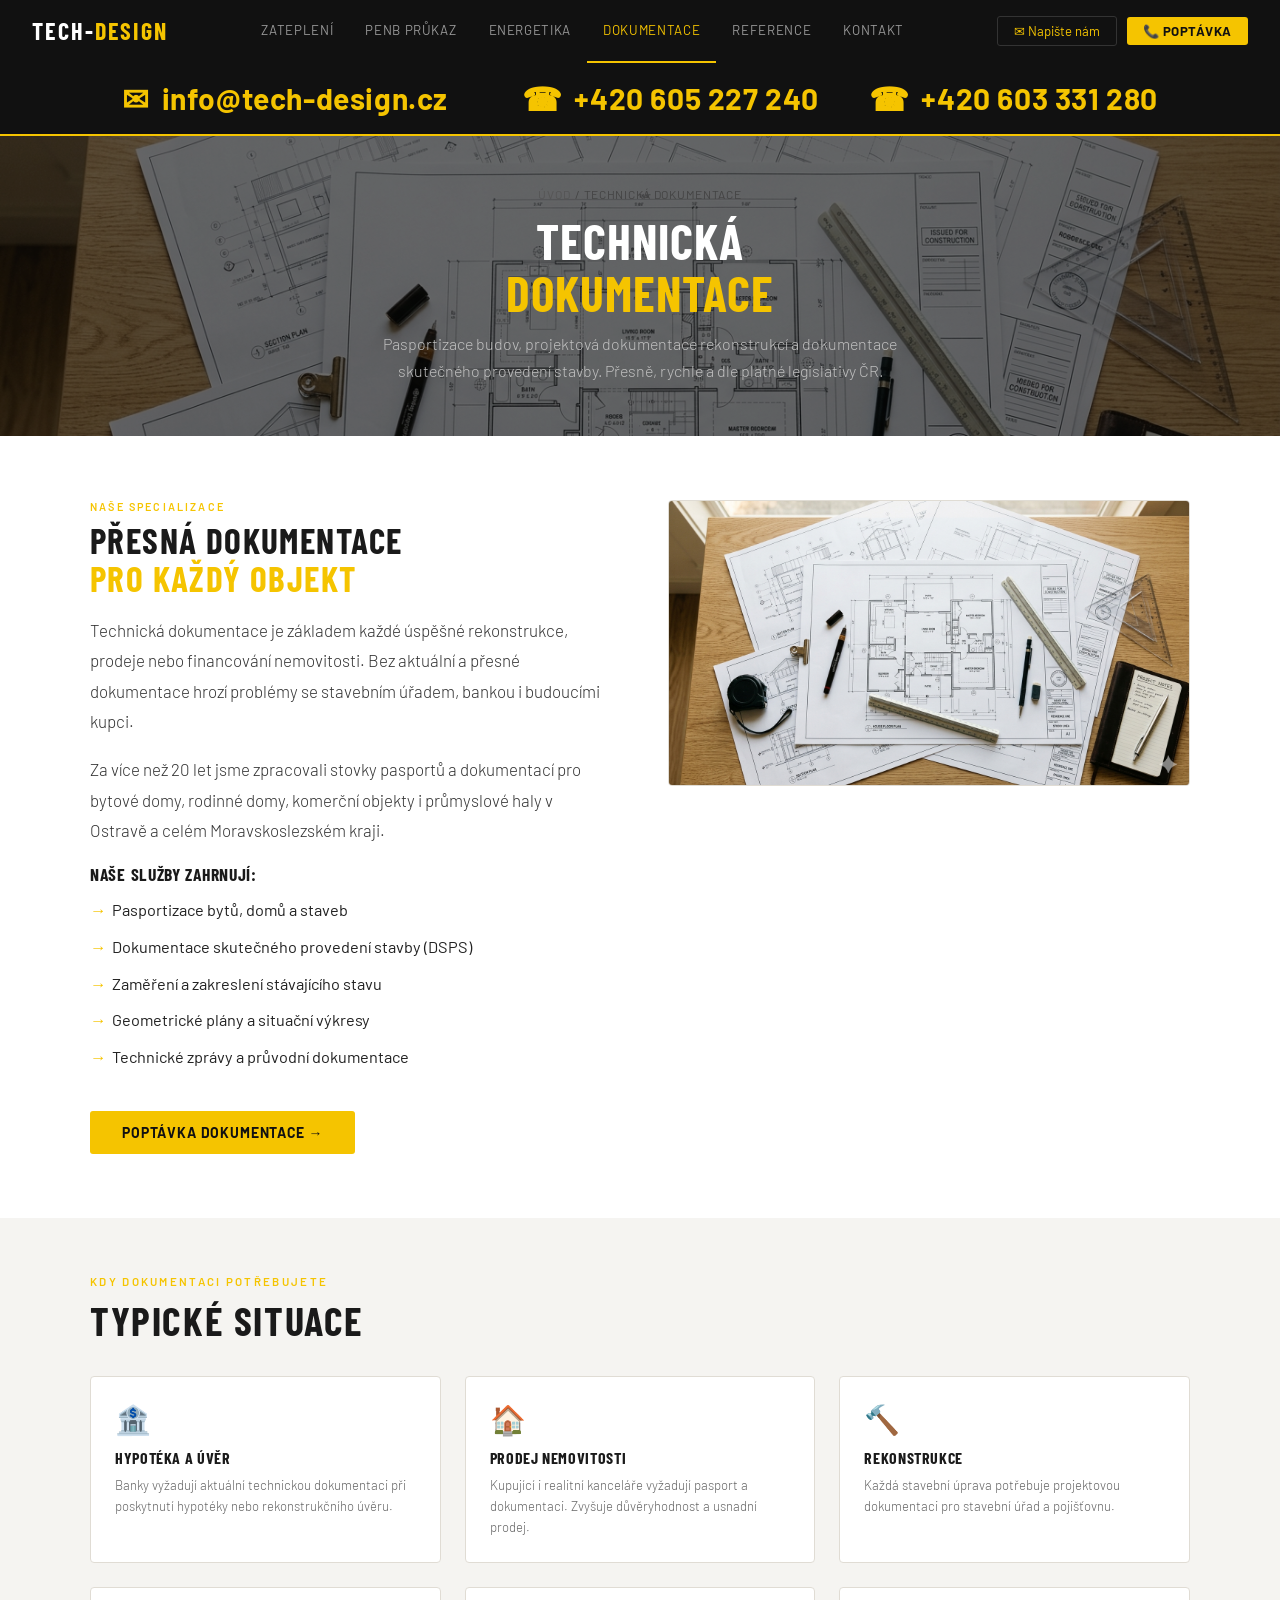
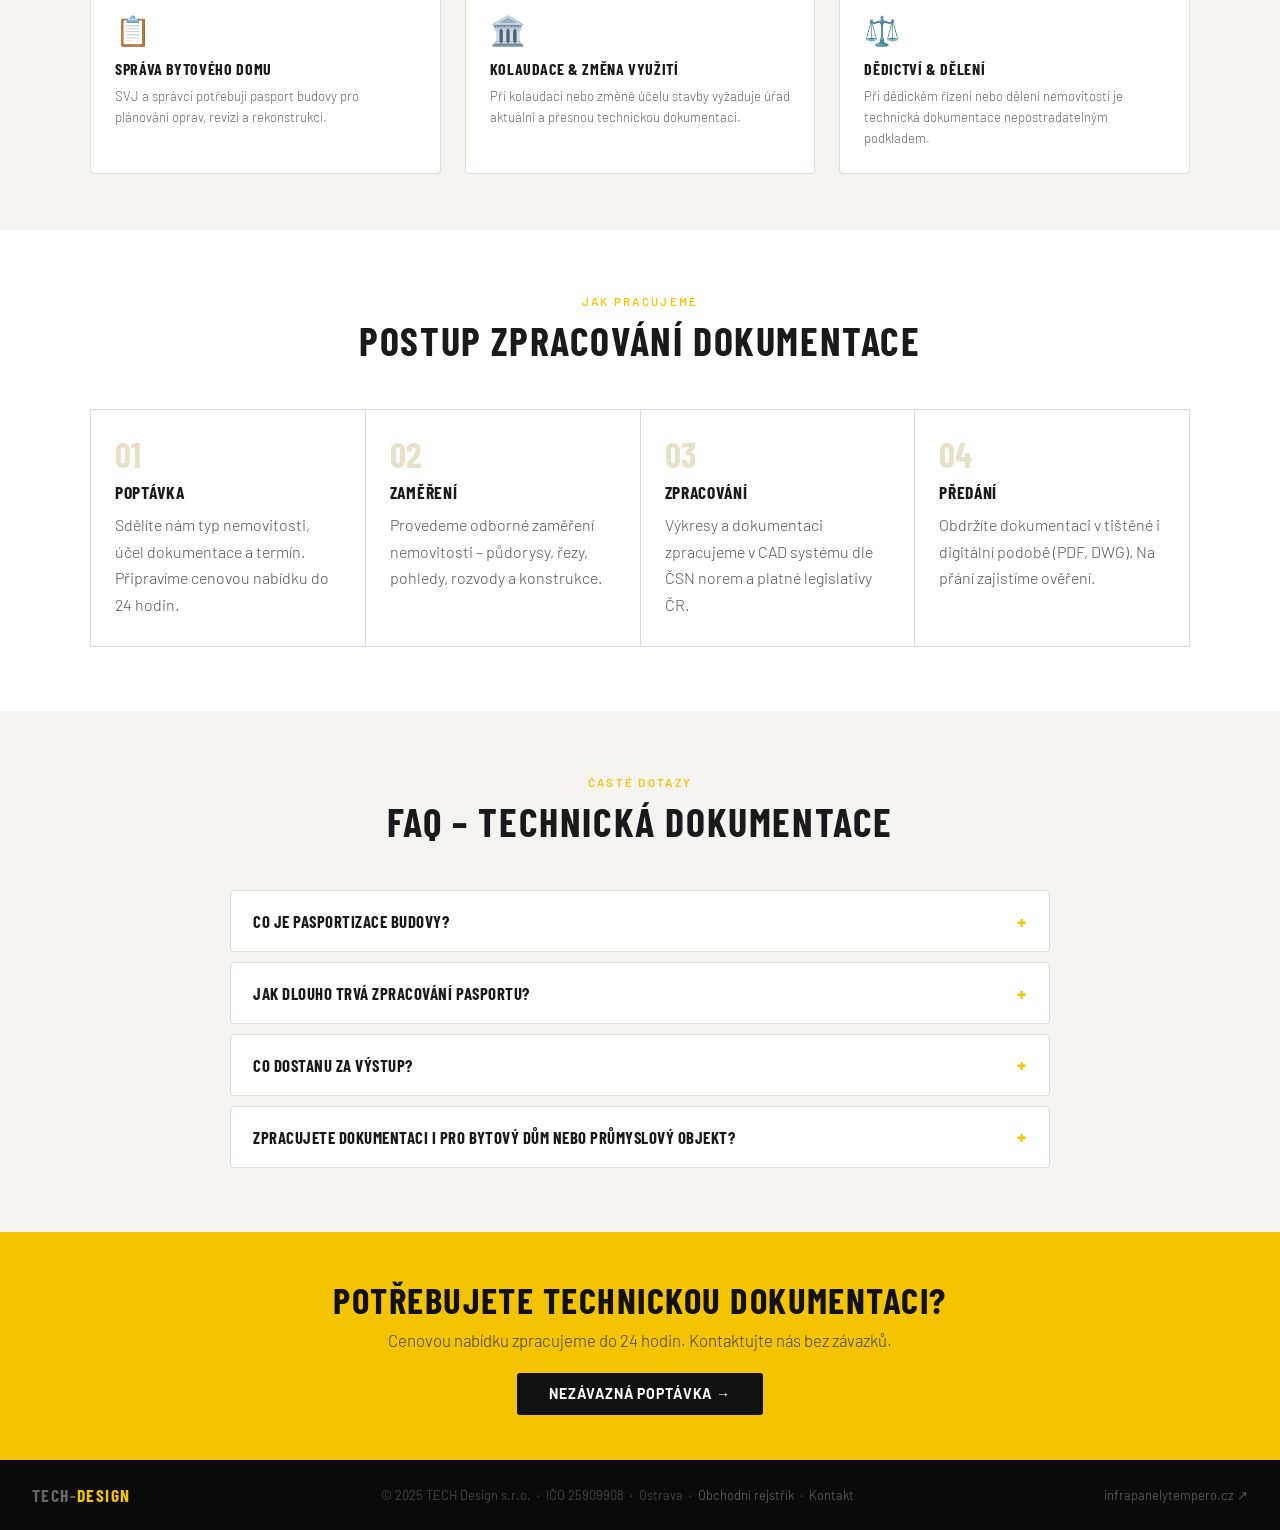
==== commit 0b1375d2: "Update PENB times/price and remove services from dokumentace Co-Authored-By: Claude Sonnet 4.6 <nore" ====
--- a/dokumentace/index.html
+++ b/dokumentace/index.html
@@ -97,9 +97,7 @@
         <ul>
           <li>Pasportizace bytů, domů a staveb</li>
           <li>Dokumentace skutečného provedení stavby (DSPS)</li>
-          <li>Projektová dokumentace pro rekonstrukce a přestavby</li>
           <li>Zaměření a zakreslení stávajícího stavu</li>
-          <li>Dokumentace pro stavební povolení a ohlášení</li>
           <li>Geometrické plány a situační výkresy</li>
           <li>Technické zprávy a průvodní dokumentace</li>
         </ul>
@@ -198,7 +196,7 @@
       </div>
       <div class="faq-item">
         <div class="faq-q">Jak dlouho trvá zpracování pasportu?</div>
-        <div class="faq-a"><p>Pro byt nebo rodinný dům standardně 5–10 pracovních dnů od zaměření. Větší objekty dle rozsahu. Expresní zpracování je možné po domluvě.</p></div>
+        <div class="faq-a"><p>Standardně od 10 pracovních dnů od zaměření. Větší objekty dle rozsahu.</p></div>
       </div>
       <div class="faq-item">
         <div class="faq-q">Co dostanu za výstup?</div>
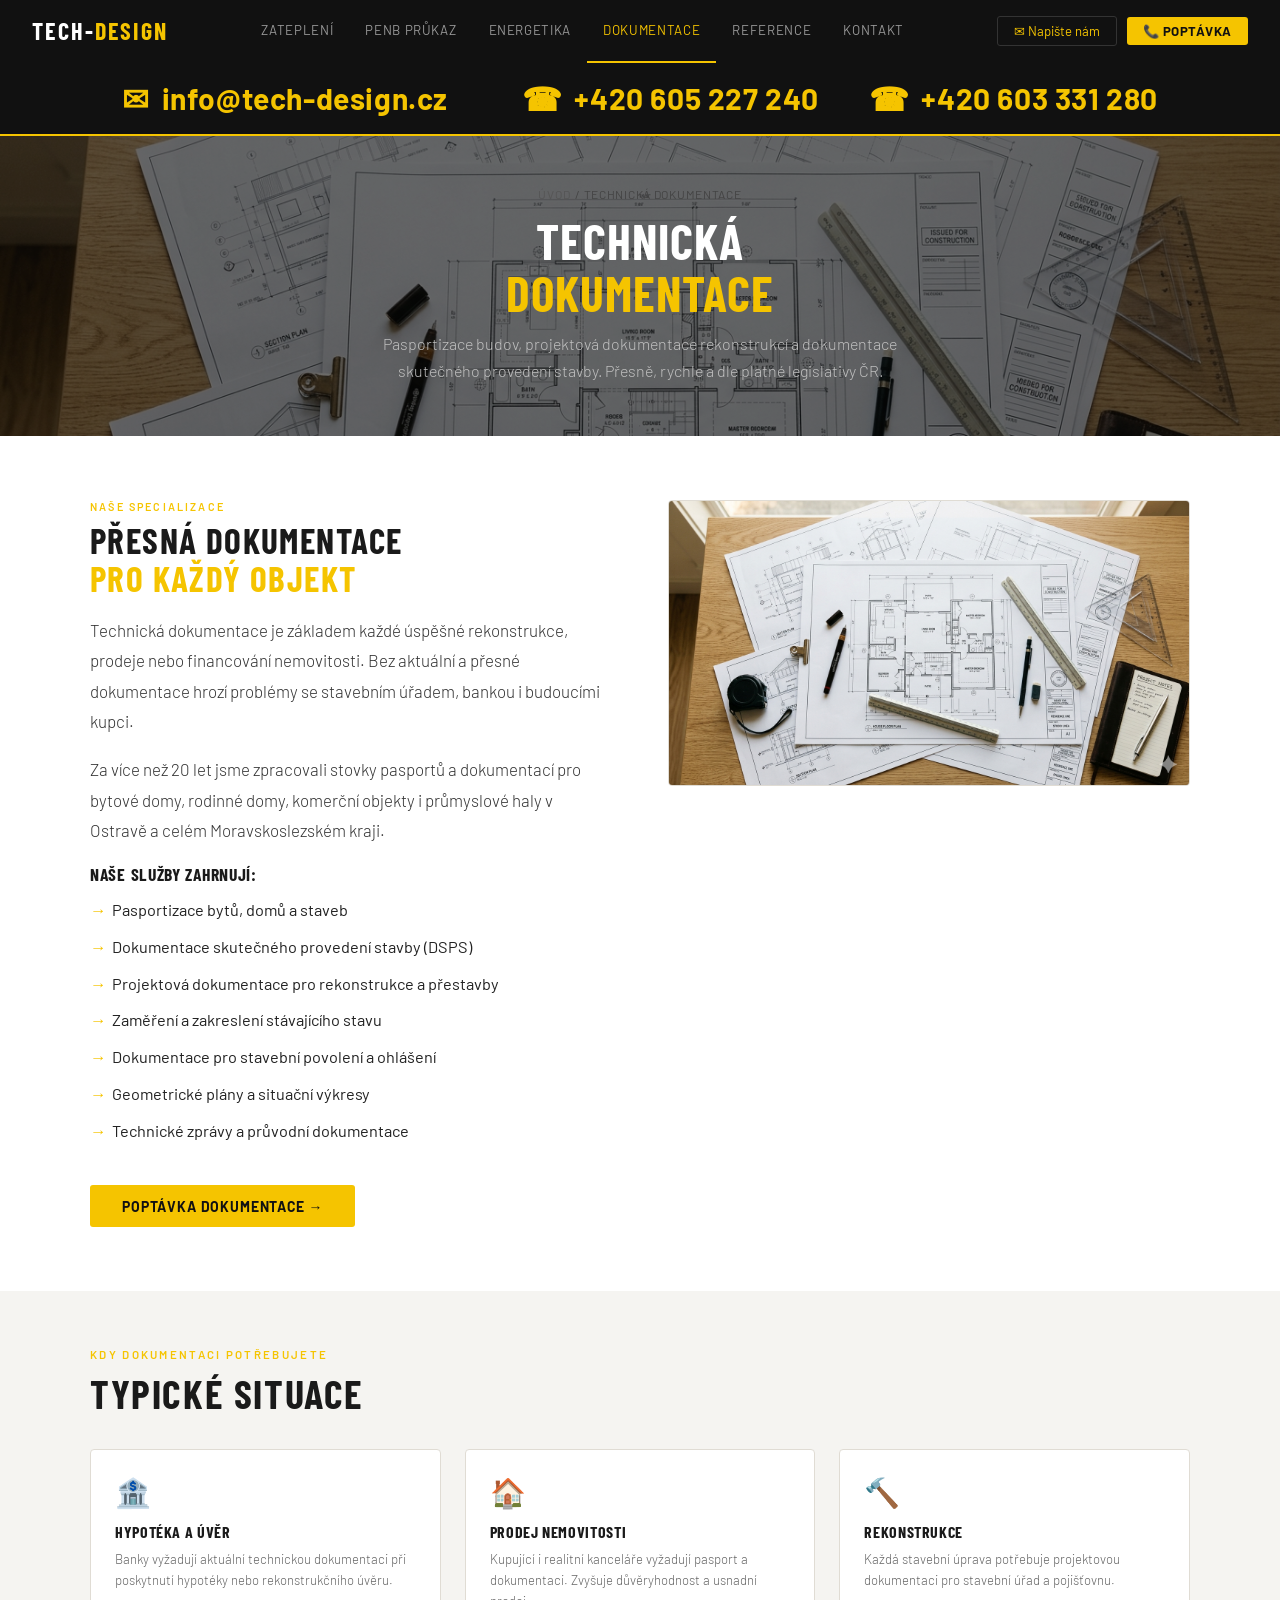
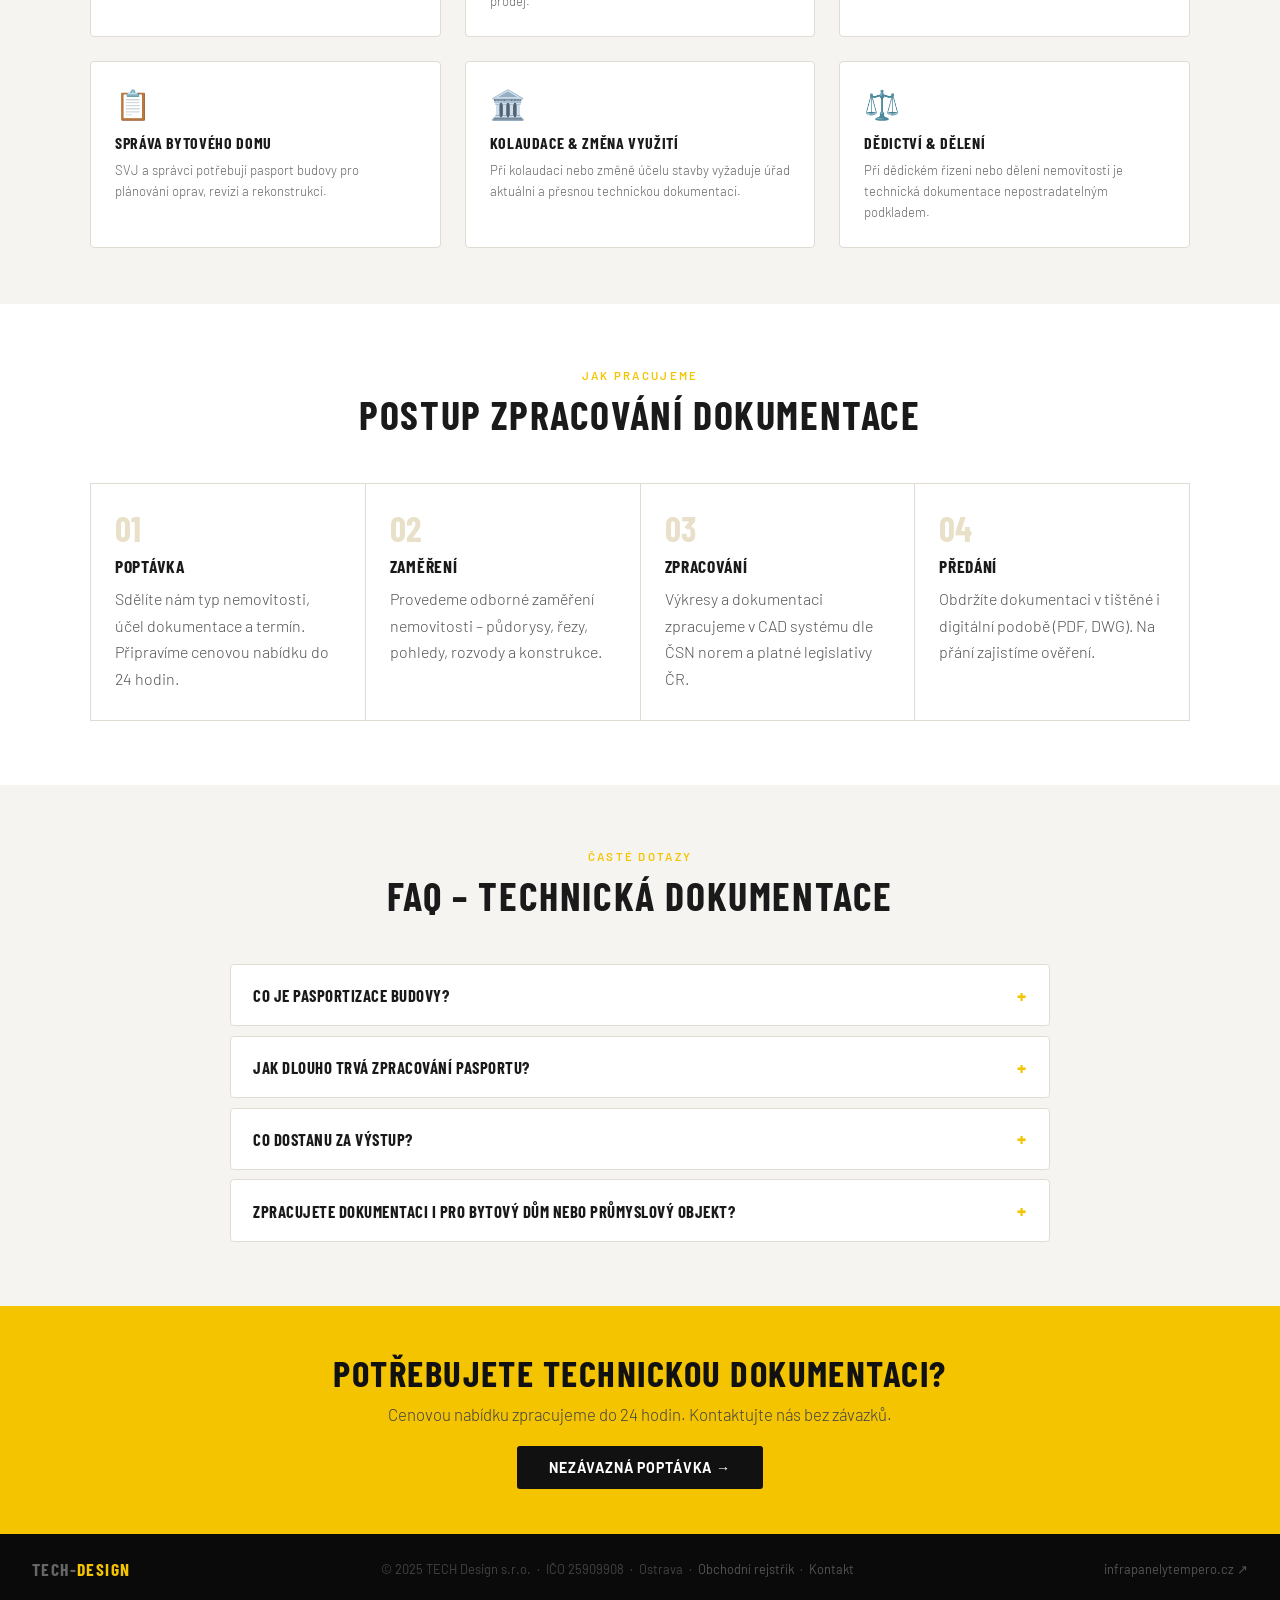
==== commit 285212fc: "Restore project documentation services to dokumentace page Co-Authored-By: Claude Sonnet 4.6 <norepl" ====
--- a/dokumentace/index.html
+++ b/dokumentace/index.html
@@ -97,7 +97,9 @@
         <ul>
           <li>Pasportizace bytů, domů a staveb</li>
           <li>Dokumentace skutečného provedení stavby (DSPS)</li>
+          <li>Projektová dokumentace pro rekonstrukce a přestavby</li>
           <li>Zaměření a zakreslení stávajícího stavu</li>
+          <li>Dokumentace pro stavební povolení a ohlášení</li>
           <li>Geometrické plány a situační výkresy</li>
           <li>Technické zprávy a průvodní dokumentace</li>
         </ul>
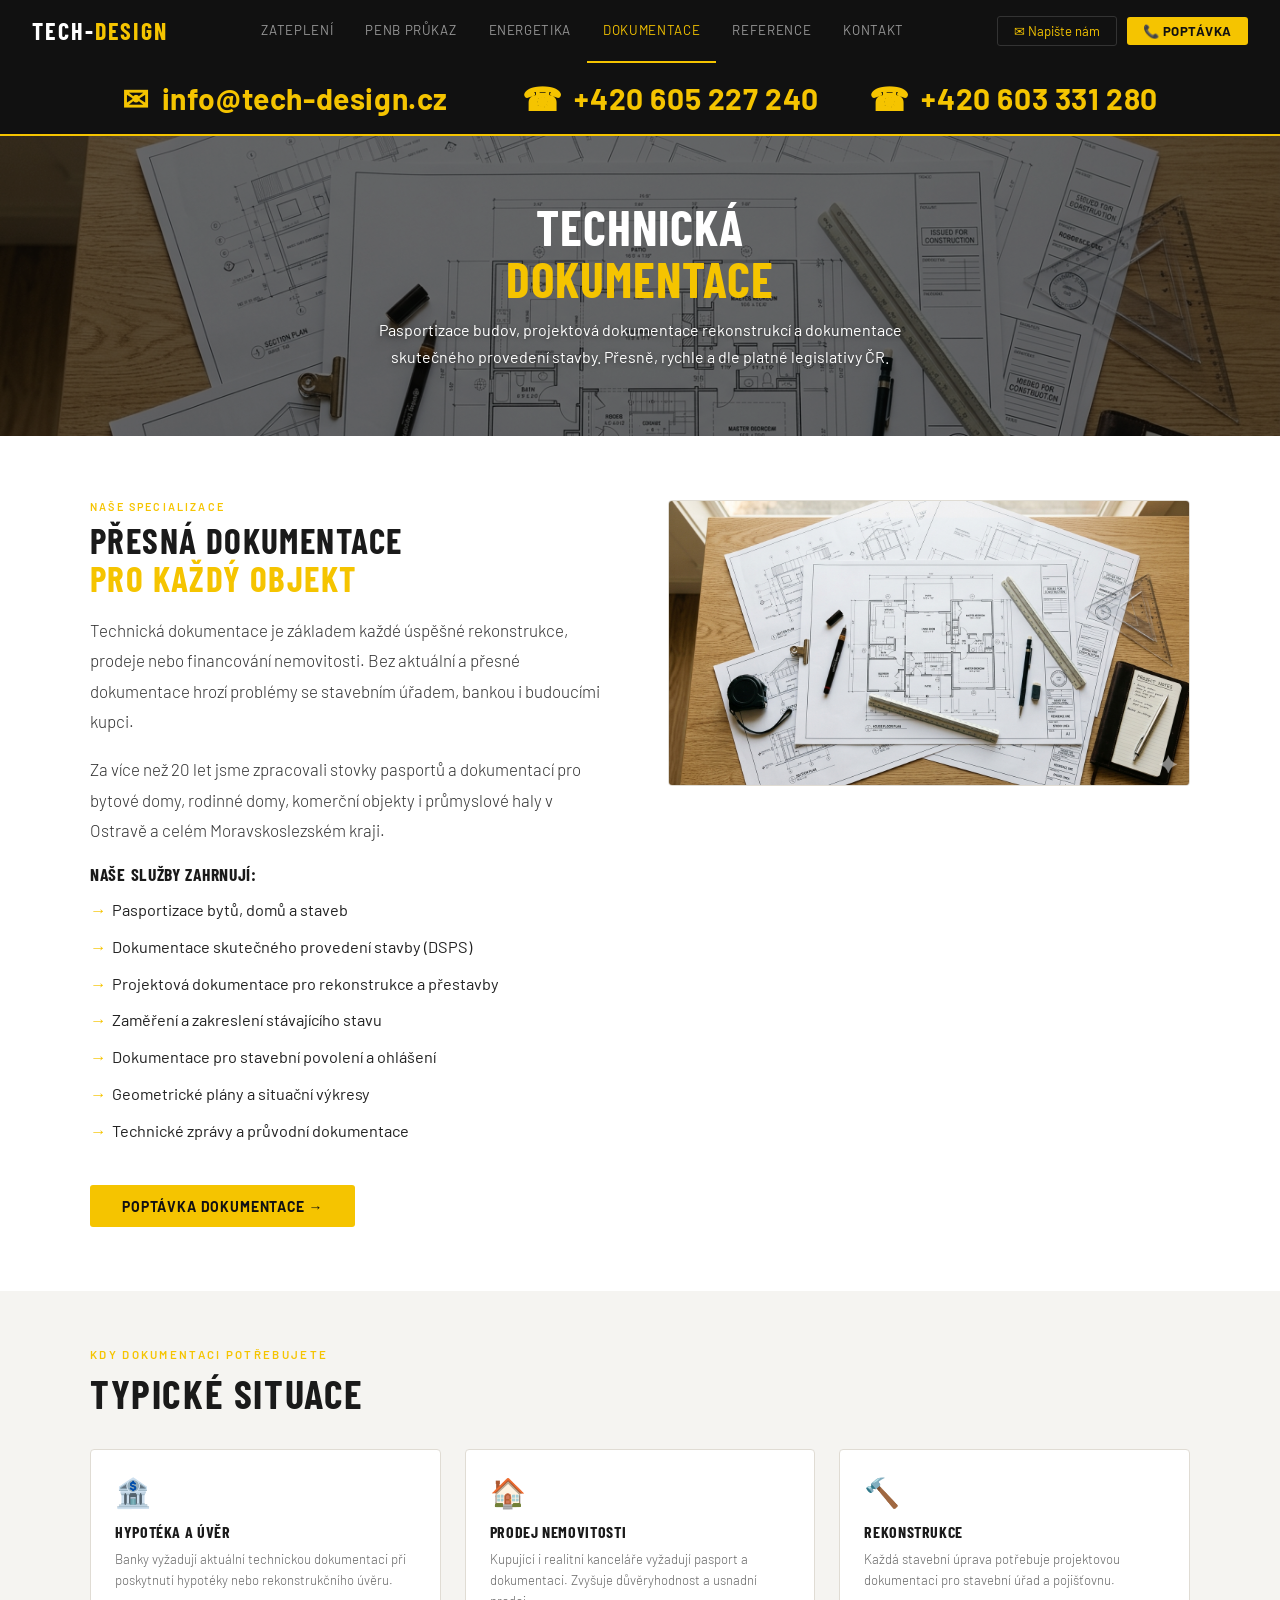
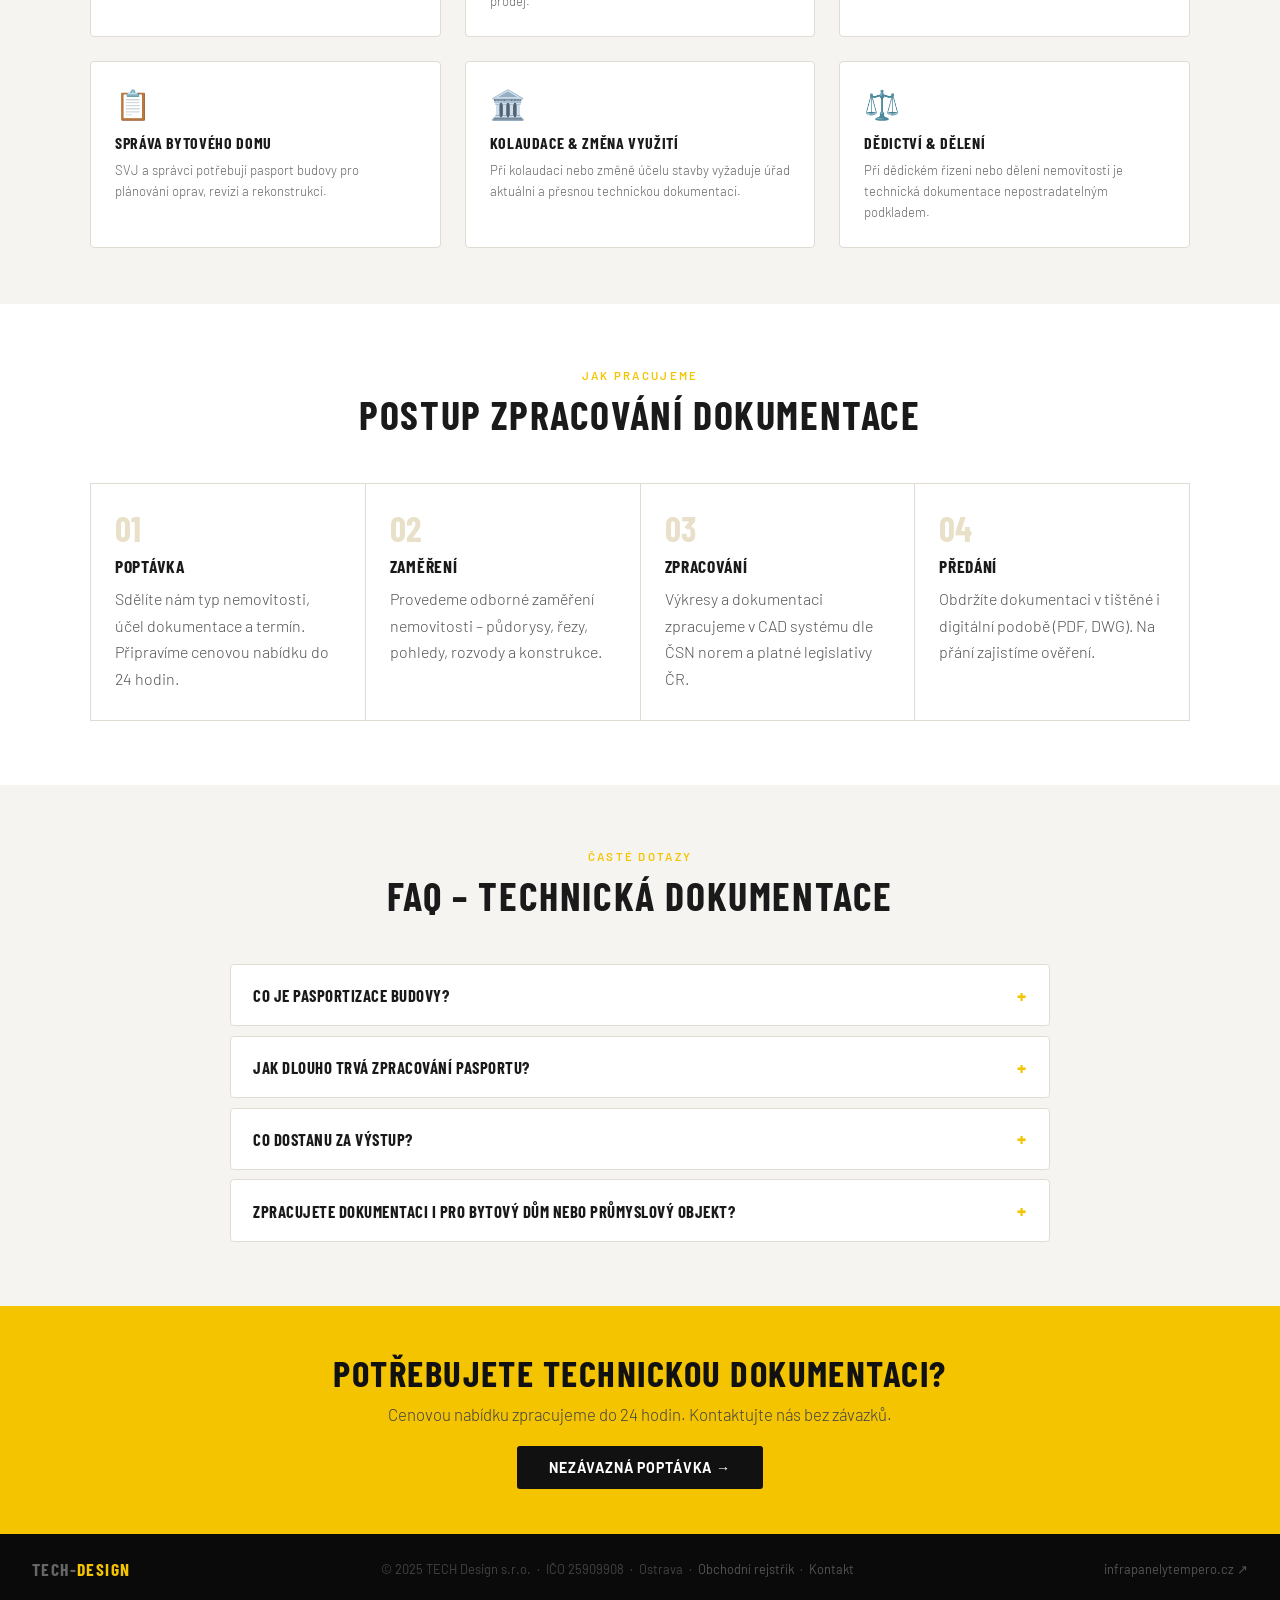
==== commit 1d79e9f6: "Remove breadcrumb navigation from all inner pages Co-Authored-By: Claude Sonnet 4.6 <noreply@anthrop" ====
--- a/dokumentace/index.html
+++ b/dokumentace/index.html
@@ -79,7 +79,6 @@
   <img src="/images/dokumentace.png" alt="Technická dokumentace a pasportizace budov Ostrava" class="hero-bg">
   <div class="hero-ov"></div>
   <div class="page-header-content">
-    <div class="breadcrumb"><a href="/">Úvod</a> <span>/ Technická dokumentace</span></div>
     <h1>Technická<br><em>dokumentace</em></h1>
     <p>Pasportizace budov, projektová dokumentace rekonstrukcí a dokumentace skutečného provedení stavby. Přesně, rychle a dle platné legislativy ČR.</p>
   </div>
--- a/css/style.css
+++ b/css/style.css
@@ -46,7 +46,7 @@
 .hero-badge{display:inline-block;background:var(--gold);color:var(--black);font-size:0.73rem;font-weight:700;padding:0.28rem 1rem;letter-spacing:0.14em;text-transform:uppercase;margin-bottom:1.3rem;border-radius:2px}
 .hero h1{font-family:'Barlow Condensed',sans-serif;font-size:4.2rem;font-weight:700;color:var(--white);line-height:1.02;letter-spacing:0.02em;text-transform:uppercase;margin-bottom:1.1rem}
 .hero h1 em{font-style:normal;color:var(--gold)}
-.hero p{font-size:1.05rem;color:#c0c0c0;line-height:1.72;font-weight:300;max-width:580px;margin:0 auto 2rem}
+.hero p{font-size:1.08rem;color:#f5f5f5;line-height:1.72;font-weight:700;max-width:580px;margin:0 auto 2rem;text-shadow:0 1px 4px rgba(0,0,0,0.6)}
 .hero-btns{display:flex;gap:0.8rem;flex-wrap:wrap;justify-content:center}
 
 /* ── PAGE HEADER (inner pages) ── */
@@ -56,7 +56,7 @@
 .page-header-content{position:relative;z-index:2;padding:3rem 2rem;width:100%;max-width:820px;text-align:center}
 .page-header h1{font-family:'Barlow Condensed',sans-serif;font-size:3.1rem;font-weight:700;color:var(--white);line-height:1.04;letter-spacing:0.02em;text-transform:uppercase;margin-bottom:0.8rem}
 .page-header h1 em{font-style:normal;color:var(--gold)}
-.page-header p{font-size:1rem;color:#c0c0c0;line-height:1.68;font-weight:300;max-width:580px;margin:0 auto}
+.page-header p{font-size:1rem;color:#fff;line-height:1.68;font-weight:400;max-width:580px;margin:0 auto;text-shadow:0 1px 4px rgba(0,0,0,0.5)}
 .breadcrumb{font-size:0.75rem;color:#888;letter-spacing:0.06em;text-transform:uppercase;margin-bottom:0.9rem;justify-content:center;display:flex;gap:0.3rem}
 .breadcrumb a{color:#555;text-decoration:none}
 .breadcrumb a:hover{color:var(--gold)}
@@ -145,7 +145,7 @@
 .stats-inner{max-width:1100px;margin:0 auto;display:grid;grid-template-columns:repeat(4,1fr);gap:1rem;text-align:center}
 .stat-item{}
 .stat-num{font-family:'Barlow Condensed',sans-serif;font-size:2.7rem;font-weight:700;color:var(--gold);line-height:1}
-.stat-label{font-size:0.78rem;color:#666;letter-spacing:0.1em;text-transform:uppercase;margin-top:0.35rem}
+.stat-label{font-size:0.78rem;color:#fff;letter-spacing:0.1em;text-transform:uppercase;margin-top:0.35rem}
 
 /* ── CONTENT SECTION (inner pages) ── */
 .content-section{background:var(--white);padding:4rem 2rem}
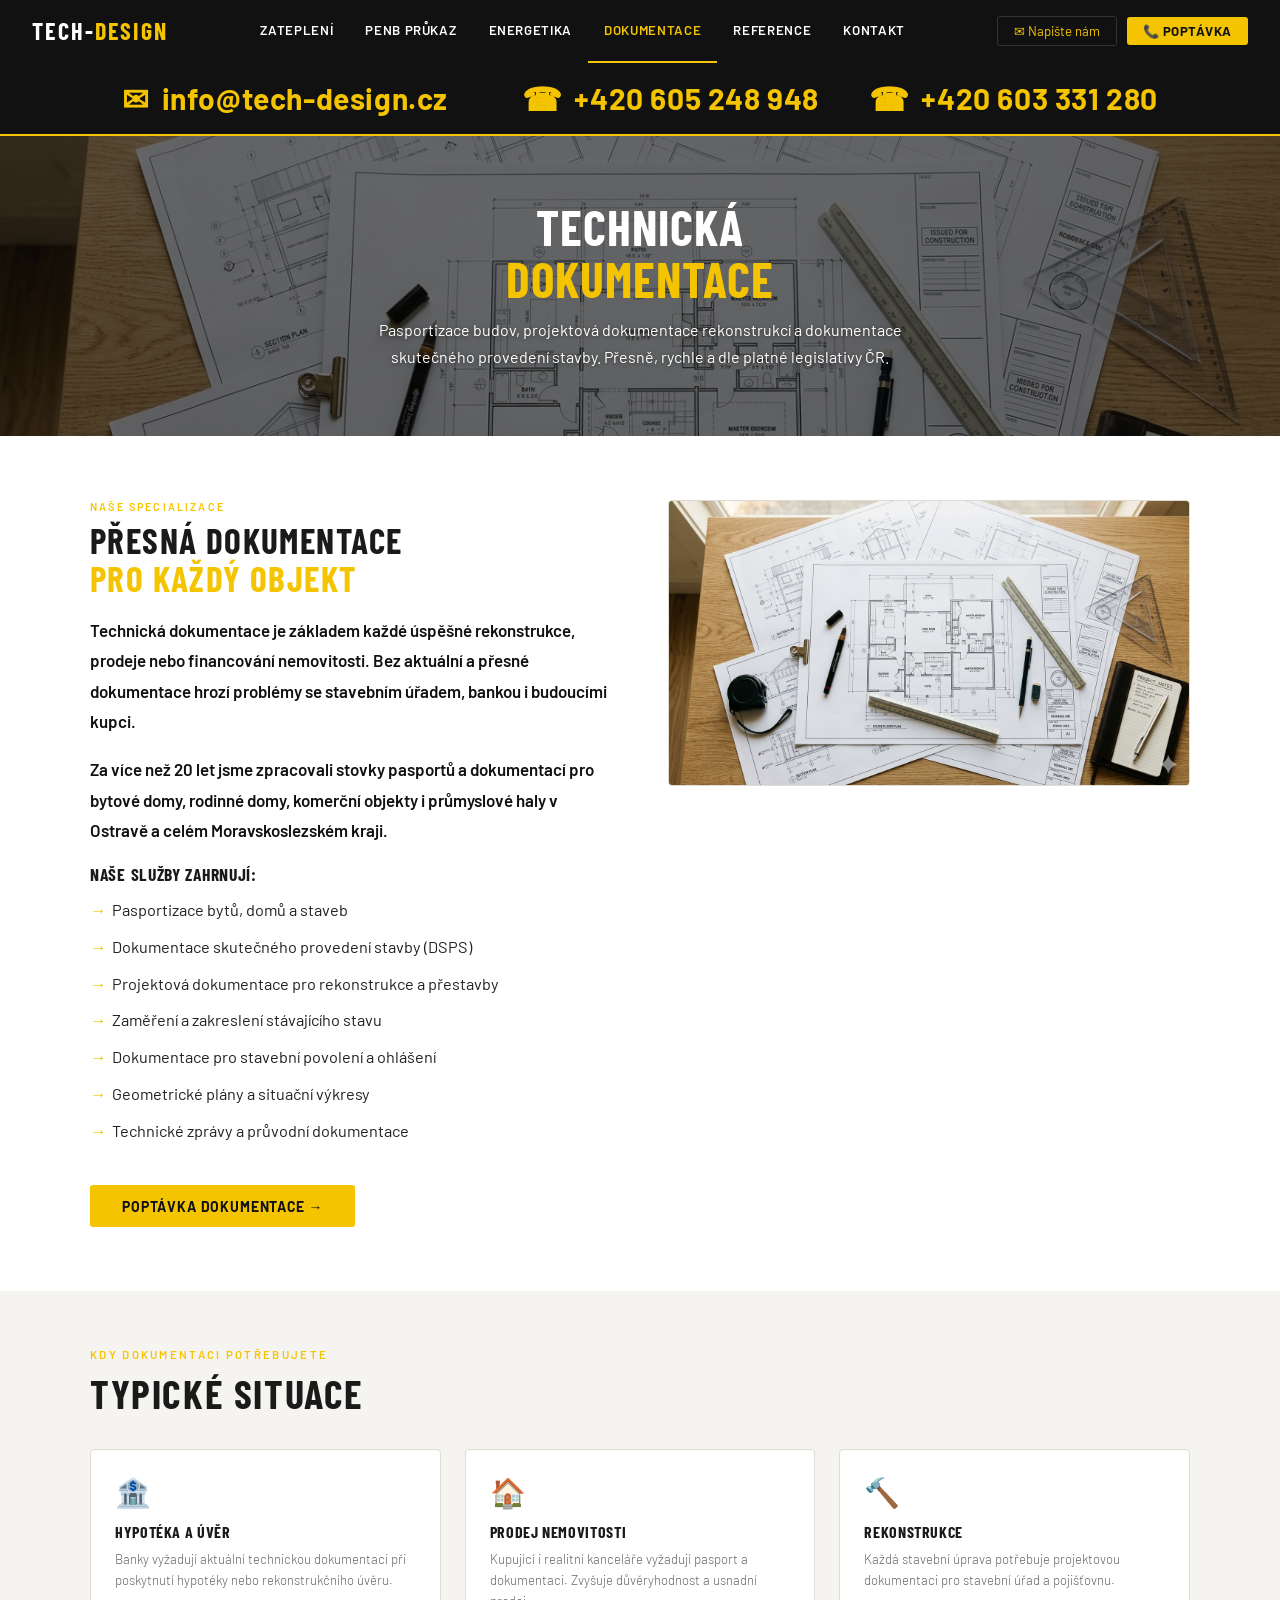
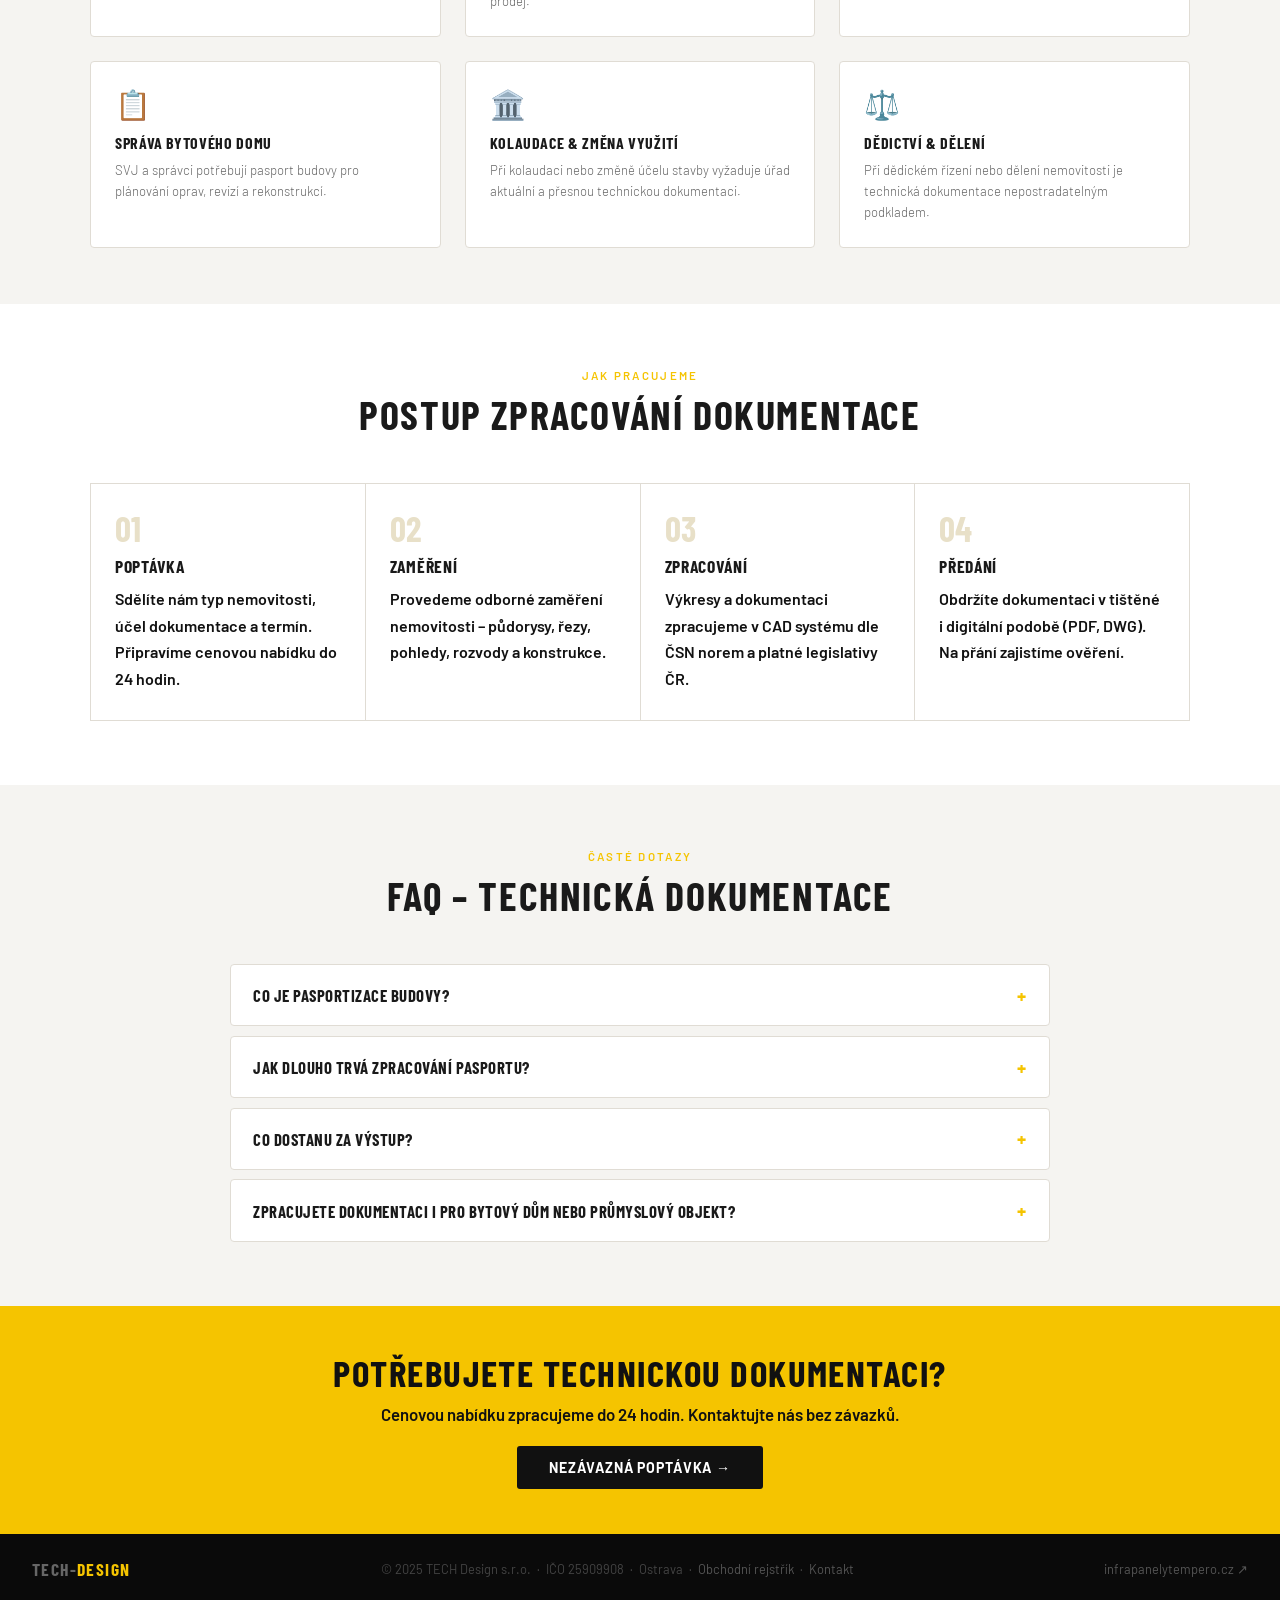
==== commit 1e411ca1: "Update phone number to +420 605 248 948 across all pages Co-Authored-By: Claude Sonnet 4.6 <noreply@" ====
--- a/dokumentace/index.html
+++ b/dokumentace/index.html
@@ -64,9 +64,9 @@
       <span class="cb-icon">✉</span>
       <span>info@tech-design.cz</span>
     </a>
-    <a href="tel:+420605227240" class="cb-item" style="margin-left:1.5rem">
+    <a href="tel:+420605248948" class="cb-item" style="margin-left:1.5rem">
       <span class="cb-icon">☎</span>
-      <span>+420 605 227 240</span>
+      <span>+420 605 248 948</span>
     </a>
     <a href="tel:+420603331280" class="cb-item">
       <span class="cb-icon">☎</span>
--- a/css/style.css
+++ b/css/style.css
@@ -9,7 +9,7 @@
 .logo{font-family:'Barlow Condensed',sans-serif;font-size:1.5rem;font-weight:700;color:var(--white);letter-spacing:0.08em;text-transform:uppercase;text-decoration:none;display:inline-block;line-height:62px}
 .logo span{color:var(--gold)}
 .nav-menu{display:flex;list-style:none}
-.nav-menu li a{display:block;padding:0 1rem;font-size:0.83rem;color:#999;text-decoration:none;line-height:62px;letter-spacing:0.05em;text-transform:uppercase;transition:color .15s;border-bottom:2px solid transparent}
+.nav-menu li a{display:block;padding:0 1rem;font-size:0.83rem;color:#fff;font-weight:600;text-decoration:none;line-height:62px;letter-spacing:0.05em;text-transform:uppercase;transition:color .15s;border-bottom:2px solid transparent}
 .nav-menu li a:hover,.nav-menu li a.act{color:var(--gold);border-bottom-color:var(--gold)}
 .nav-r{display:flex;gap:0.6rem;align-items:center}
 .nb-e{font-size:0.82rem;color:var(--gold);text-decoration:none;border:1px solid #333;padding:0.38rem 1rem;border-radius:3px;transition:border-color .15s}
@@ -75,7 +75,7 @@
 .sh{text-align:center;margin-bottom:2.8rem}
 .sh .st{font-size:0.72rem;letter-spacing:0.2em;color:var(--gold);text-transform:uppercase;font-weight:600;margin-bottom:0.5rem}
 .sh h2{font-family:'Barlow Condensed',sans-serif;font-size:2.5rem;font-weight:700;letter-spacing:0.04em;text-transform:uppercase}
-.sh p{font-size:1.05rem;color:#555;margin-top:0.7rem;max-width:580px;margin-left:auto;margin-right:auto;line-height:1.68;font-weight:300}
+.sh p{font-size:1.05rem;color:#111;margin-top:0.7rem;max-width:580px;margin-left:auto;margin-right:auto;line-height:1.68;font-weight:600}
 .srv-grid{display:grid;grid-template-columns:repeat(2,1fr);gap:2px;background:#e0dcd4;max-width:1100px;margin:0 auto;border:1px solid #e0dcd4}
 .srv-card{background:var(--white);display:flex;flex-direction:row;transition:background .2s;text-decoration:none;color:inherit}
 .srv-card:hover{background:#FFFBEE}
@@ -85,7 +85,7 @@
 .srv-body{padding:1.8rem 2rem 2rem;flex:1;display:flex;flex-direction:column;justify-content:center}
 .srv-num{font-family:'Barlow Condensed',sans-serif;font-size:2rem;font-weight:700;color:#e8e0c8;line-height:1;margin-bottom:0.4rem}
 .srv-body h3{font-family:'Barlow Condensed',sans-serif;font-size:1.35rem;font-weight:700;letter-spacing:0.04em;text-transform:uppercase;margin-bottom:0.7rem;line-height:1.2}
-.srv-body p{font-size:1.05rem;color:#555;line-height:1.7;font-weight:400;flex:1;margin-bottom:1.2rem}
+.srv-body p{font-size:1.05rem;color:#111;line-height:1.7;font-weight:600;flex:1;margin-bottom:1.2rem}
 
 /* ── PENB STRIP ── */
 .penb-strip{background:#FFFBEE;border-top:3px solid var(--gold);border-bottom:1px solid #f0e8a0;padding:1.8rem 2rem}
@@ -93,7 +93,7 @@
 .penb-left{display:flex;align-items:center;gap:1rem}
 .penb-icon{width:52px;height:52px;background:var(--gold);border-radius:4px;display:flex;align-items:center;justify-content:center;flex-shrink:0;font-size:1.7rem}
 .penb-left h3{font-family:'Barlow Condensed',sans-serif;font-size:1.12rem;font-weight:700;text-transform:uppercase;letter-spacing:0.04em;margin-bottom:0.25rem}
-.penb-left p{font-size:0.98rem;color:#666;font-weight:300;line-height:1.55}
+.penb-left p{font-size:0.98rem;color:#111;font-weight:600;line-height:1.55}
 .penb-btn{background:var(--gold);color:var(--black);border:none;padding:0.7rem 1.6rem;border-radius:3px;font-size:0.85rem;font-weight:700;cursor:pointer;font-family:'Barlow',sans-serif;letter-spacing:0.06em;text-transform:uppercase;white-space:nowrap;transition:background .15s;text-decoration:none;display:inline-block}
 .penb-btn:hover{background:#e0b300}
 
@@ -101,7 +101,7 @@
 .sh2{margin-bottom:2rem}
 .sh2 .st{font-size:0.72rem;letter-spacing:0.2em;color:var(--gold);text-transform:uppercase;font-weight:600;margin-bottom:0.5rem}
 .sh2 h2{font-family:'Barlow Condensed',sans-serif;font-size:2.5rem;font-weight:700;letter-spacing:0.04em;text-transform:uppercase}
-.sh2 p{font-size:1.05rem;color:#555;margin-top:0.6rem;max-width:620px;line-height:1.68;font-weight:300}
+.sh2 p{font-size:1.05rem;color:#111;margin-top:0.6rem;max-width:620px;line-height:1.68;font-weight:600}
 
 /* ── REFERENCE SECTION ── */
 .ref-section{background:var(--off);padding:4rem 2rem}
@@ -109,7 +109,7 @@
 .ref-layout{display:grid;grid-template-columns:1fr 1fr;gap:1.5rem;align-items:start}
 .ref-text-card{background:var(--white);border:1px solid #e0dcd4;border-radius:4px;padding:2rem}
 .ref-text-card h3{font-family:'Barlow Condensed',sans-serif;font-size:1.2rem;font-weight:700;text-transform:uppercase;letter-spacing:0.04em;margin-bottom:0.9rem}
-.ref-text-card p{font-size:1.02rem;color:#444;line-height:1.78;font-weight:300}
+.ref-text-card p{font-size:1.02rem;color:#111;line-height:1.78;font-weight:600}
 .ref-tags{display:flex;flex-wrap:wrap;gap:0.4rem;margin-top:1.2rem}
 .ref-tag{font-size:0.73rem;background:#f5f0e0;color:#8a6e00;padding:4px 12px;border-radius:2px;font-weight:500}
 .ref-right{display:flex;flex-direction:column;gap:0.9rem}
@@ -123,8 +123,8 @@
 .ref-card-img img{width:100%;height:100%;object-fit:cover;display:block;transition:transform .45s}
 .ref-card:hover .ref-card-img img{transform:scale(1.05)}
 .ref-card-body{padding:1.3rem}
-.ref-card-body h3{font-family:'Barlow Condensed',sans-serif;font-size:1.05rem;font-weight:700;text-transform:uppercase;letter-spacing:0.04em;margin-bottom:0.55rem}
-.ref-card-body p{font-size:0.98rem;color:#555;line-height:1.65;font-weight:300}
+.ref-card-body h3{font-family:'Barlow Condensed',sans-serif;font-size:1.4rem;font-weight:700;text-transform:uppercase;letter-spacing:0.04em;margin-bottom:0.7rem}
+.ref-card-body p{font-size:0.98rem;color:#111;line-height:1.65;font-weight:600}
 
 /* ── NEWS SECTION ── */
 .news-section{background:var(--white);padding:4rem 2rem}
@@ -138,7 +138,7 @@
 .n-body{padding:1.6rem 1.7rem 1.8rem}
 .n-date{font-size:0.77rem;color:var(--gold);font-weight:600;letter-spacing:0.1em;text-transform:uppercase;margin-bottom:0.5rem}
 .n-card h4{font-family:'Barlow Condensed',sans-serif;font-size:1.3rem;font-weight:700;text-transform:uppercase;letter-spacing:0.03em;line-height:1.3;margin-bottom:0.6rem}
-.n-card p{font-size:1.03rem;color:#444;line-height:1.68;font-weight:300}
+.n-card p{font-size:1.03rem;color:#111;line-height:1.68;font-weight:600}
 
 /* ── STATS BAR ── */
 .stats-bar{background:var(--black);padding:2.2rem 2rem}
@@ -153,7 +153,7 @@
 .content-grid{display:grid;grid-template-columns:1fr 1fr;gap:3.5rem;align-items:start}
 .content-text h2{font-family:'Barlow Condensed',sans-serif;font-size:2.2rem;font-weight:700;text-transform:uppercase;letter-spacing:0.04em;margin-bottom:1.1rem;line-height:1.08}
 .content-text h2 em{font-style:normal;color:var(--gold)}
-.content-text p{font-size:1.06rem;color:#333;line-height:1.8;font-weight:300;margin-bottom:1.1rem}
+.content-text p{font-size:1.06rem;color:#111;line-height:1.8;font-weight:600;margin-bottom:1.1rem}
 .content-text ul{list-style:none;display:flex;flex-direction:column;gap:0.7rem;margin-bottom:1.3rem}
 .content-text ul li{font-size:1.02rem;color:#222;padding-left:1.4rem;position:relative;line-height:1.58;font-weight:400}
 .content-text ul li::before{content:'→';position:absolute;left:0;color:var(--gold);font-weight:700}
@@ -170,7 +170,7 @@
 .faq-item.open .faq-q::after{transform:rotate(45deg)}
 .faq-a{padding:0 1.4rem;max-height:0;overflow:hidden;transition:max-height .3s ease,padding .3s}
 .faq-item.open .faq-a{max-height:300px;padding:0 1.4rem 1.1rem}
-.faq-a p{font-size:1.03rem;color:#444;line-height:1.78;font-weight:300}
+.faq-a p{font-size:1.03rem;color:#111;line-height:1.78;font-weight:600}
 
 /* ── PROCESS STEPS ── */
 .process-section{background:var(--white);padding:4rem 2rem}
@@ -179,29 +179,29 @@
 .step{background:var(--white);padding:1.7rem 1.5rem}
 .step-num{font-family:'Barlow Condensed',sans-serif;font-size:2.2rem;font-weight:700;color:#e8e0c8;line-height:1;margin-bottom:0.55rem}
 .step h3{font-family:'Barlow Condensed',sans-serif;font-size:1.1rem;font-weight:700;text-transform:uppercase;letter-spacing:0.04em;margin-bottom:0.55rem}
-.step p{font-size:1rem;color:#555;line-height:1.68;font-weight:300}
+.step p{font-size:1rem;color:#111;line-height:1.68;font-weight:600}
 
 /* ── CONTACT SECTION ── */
 .contact-dark{background:var(--black);padding:4rem 2rem}
 .contact-dark .st{font-size:0.72rem;letter-spacing:0.2em;color:var(--gold);text-transform:uppercase;font-weight:600;margin-bottom:0.5rem;text-align:center}
 .contact-dark h2{font-family:'Barlow Condensed',sans-serif;font-size:2.6rem;font-weight:700;color:var(--white);text-transform:uppercase;letter-spacing:0.04em;margin-bottom:0.7rem;text-align:center}
-.contact-dark .sub{font-size:0.95rem;color:#555;margin-bottom:1.9rem;font-weight:300;text-align:center}
+.contact-dark .sub{font-size:0.95rem;color:#fff;margin-bottom:1.9rem;font-weight:600;text-align:center}
 .contact-grid{display:grid;grid-template-columns:1fr 1fr;gap:2rem;max-width:920px;margin:0 auto}
 .contact-box{padding:1.6rem;background:#1a1a1a;border:1px solid #2a2a2a;border-radius:4px}
 .contact-box-title{font-family:'Barlow Condensed',sans-serif;font-size:1.15rem;font-weight:700;text-transform:uppercase;letter-spacing:0.04em;color:#fff;margin-bottom:1.3rem}
 .contact-info-list{display:flex;flex-direction:column;gap:1rem}
 .ci-label{font-size:0.73rem;letter-spacing:0.15em;color:var(--gold);text-transform:uppercase;margin-bottom:0.27rem}
-.ci-val{font-size:0.93rem;color:#bbb;font-weight:300}
+.ci-val{font-size:0.93rem;color:#fff;font-weight:600}
 .ci-val a{color:var(--gold);text-decoration:none}
 .ci-val a:hover{text-decoration:underline}
 .cf-form{display:flex;flex-direction:column;gap:0.8rem}
-.cf-form input,.cf-form select,.cf-form textarea{background:#111;border:1px solid #333;color:#ddd;padding:0.7rem 1rem;border-radius:3px;font-family:'Barlow',sans-serif;font-size:0.9rem;outline:none;transition:border-color .15s;width:100%}
-.cf-form input::placeholder,.cf-form textarea::placeholder{color:#555}
-.cf-form select{color:#888}
+.cf-form input,.cf-form select,.cf-form textarea{background:#2a2a2a;border:1px solid #555;color:#fff;padding:0.7rem 1rem;border-radius:3px;font-family:'Barlow',sans-serif;font-size:0.9rem;font-weight:500;outline:none;transition:border-color .15s;width:100%}
+.cf-form input::placeholder,.cf-form textarea::placeholder{color:#aaa}
+.cf-form select{color:#ddd}
 .cf-form input:focus,.cf-form select:focus,.cf-form textarea:focus{border-color:var(--gold)}
 .cf-form textarea{resize:vertical}
-.captcha-row{background:#111;border:1px solid #2a2a2a;border-radius:3px;padding:0.65rem 1rem;display:flex;align-items:center;gap:0.75rem}
-.captcha-row span{font-size:0.87rem;color:#888}
+.captcha-row{background:#2a2a2a;border:1px solid #555;border-radius:3px;padding:0.65rem 1rem;display:flex;align-items:center;gap:0.75rem}
+.captcha-row span{font-size:0.87rem;color:#ddd;font-weight:500}
 .captcha-row input{width:70px!important;padding:0.4rem 0.6rem!important}
 .cf-submit{background:var(--gold);color:#111;border:none;padding:0.8rem;border-radius:3px;font-family:'Barlow',sans-serif;font-size:0.9rem;font-weight:700;letter-spacing:0.06em;text-transform:uppercase;cursor:pointer;transition:background .15s;width:100%}
 .cf-submit:hover{background:#e0b300}
@@ -211,7 +211,7 @@
 /* ── CTA BANNER ── */
 .cta-banner{background:var(--gold);padding:2.8rem 2rem;text-align:center}
 .cta-banner h2{font-family:'Barlow Condensed',sans-serif;font-size:2.3rem;font-weight:700;text-transform:uppercase;letter-spacing:0.04em;color:var(--black);margin-bottom:0.6rem}
-.cta-banner p{font-size:1.05rem;color:#444;margin-bottom:1.4rem;font-weight:300}
+.cta-banner p{font-size:1.05rem;color:#111;margin-bottom:1.4rem;font-weight:600}
 .btn-black{background:var(--black);color:var(--white);border:none;padding:0.8rem 2rem;font-size:0.88rem;font-weight:700;cursor:pointer;font-family:'Barlow',sans-serif;letter-spacing:0.06em;text-transform:uppercase;border-radius:3px;transition:background .15s;text-decoration:none;display:inline-block}
 .btn-black:hover{background:#222}
 
